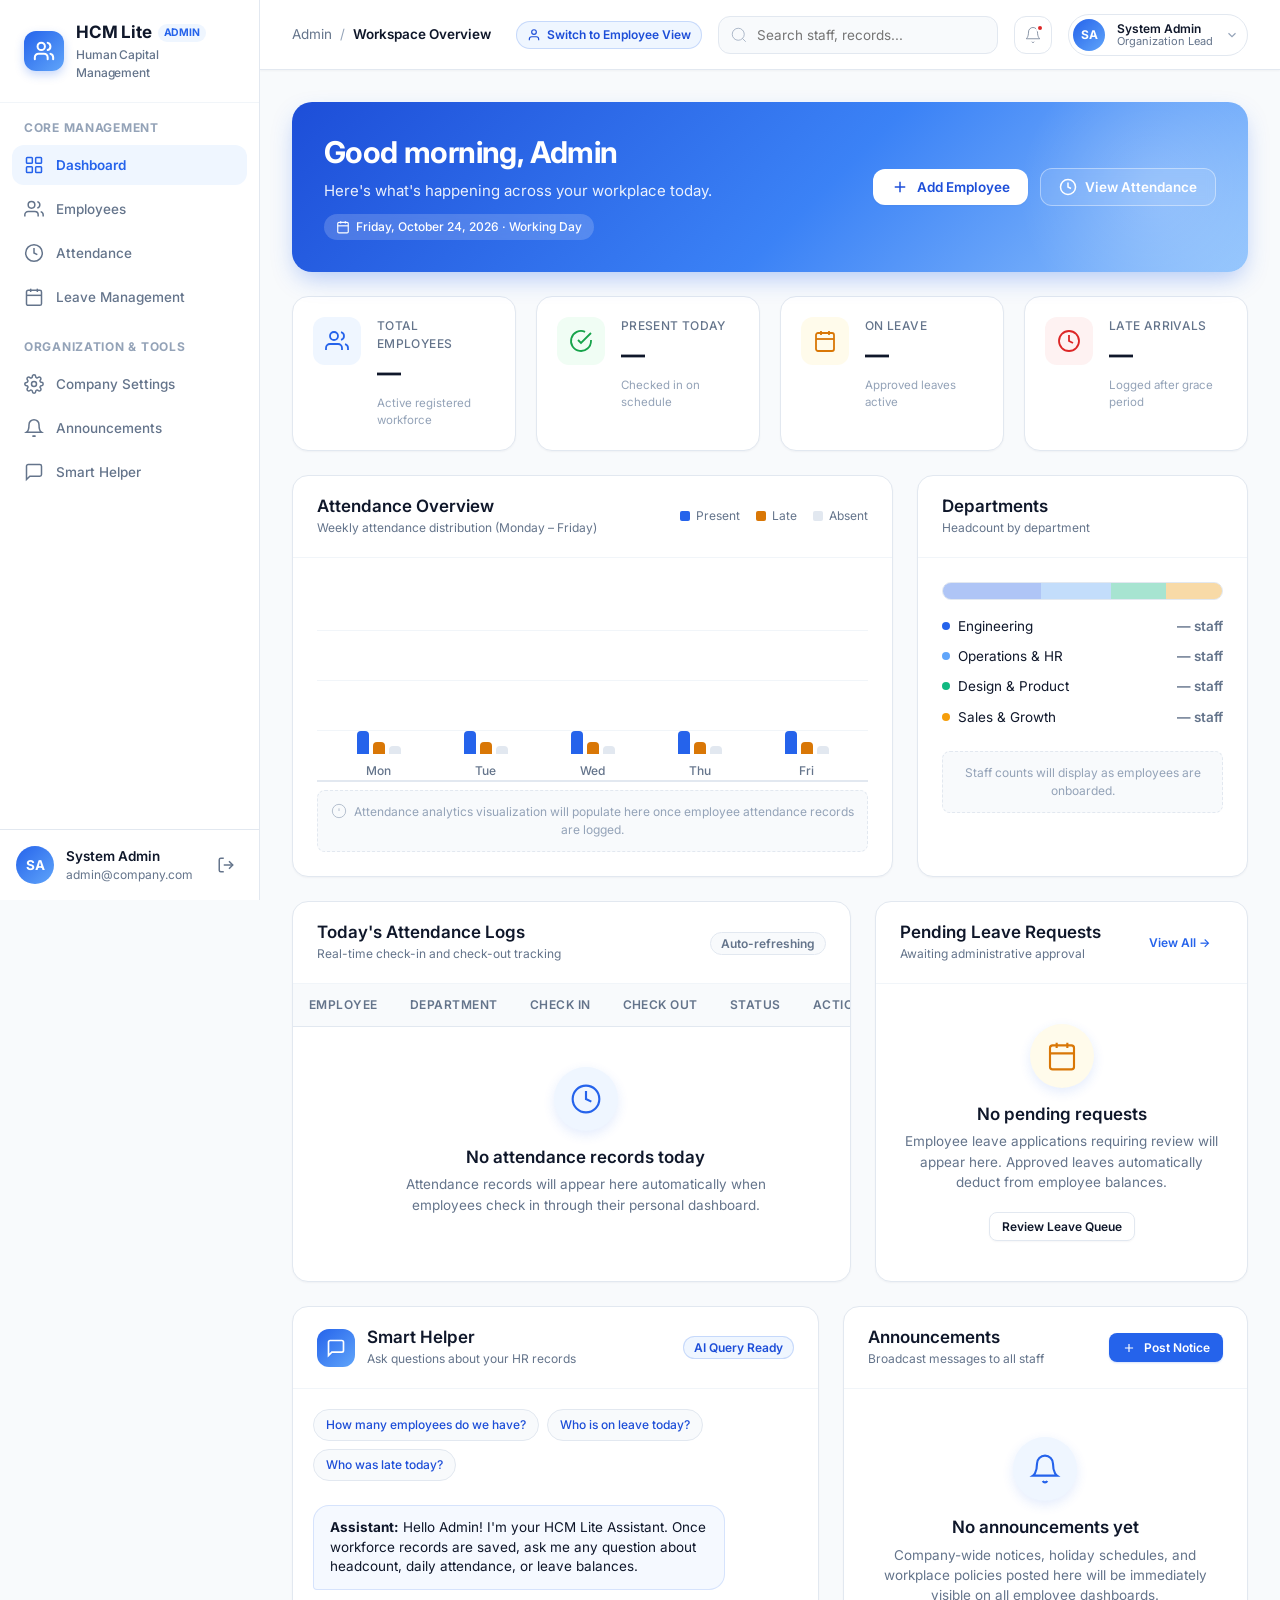
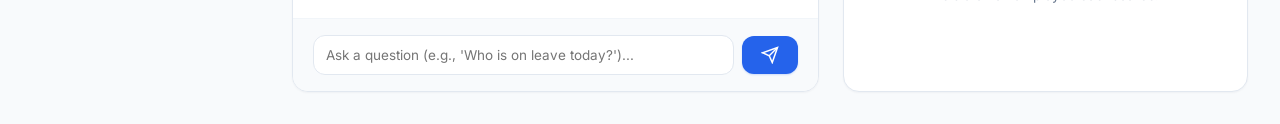
==== pages/admin.html @ 1a8e123f "ui completed with html,css and project in process" ====
<!DOCTYPE html>
<html lang="en">
<head>
  <meta charset="UTF-8">
  <meta name="viewport" content="width=device-width, initial-scale=1.0">
  <title>Admin Dashboard — HCM Lite</title>

  <!-- Google Fonts: Inter -->
  <link rel="preconnect" href="https://fonts.googleapis.com">
  <link rel="preconnect" href="https://fonts.gstatic.com" crossorigin>
  <link href="https://fonts.googleapis.com/css2?family=Inter:wght@400;500;600;700&display=swap" rel="stylesheet">

  <!-- Master Application Stylesheet -->
  <link rel="stylesheet" href="../css/style.css">
</head>
<body>

  <div class="app-shell">
    
    <!-- DESKTOP / MOBILE SIDEBAR -->
    <aside class="app-sidebar" id="sidebarNav" aria-label="Main Navigation">
      <!-- Brand Header -->
      <div class="sidebar-brand">
        <div class="brand-icon">
          <svg viewBox="0 0 24 24" fill="none" stroke="currentColor" stroke-width="2.2" stroke-linecap="round" stroke-linejoin="round" width="22" height="22">
            <path d="M16 21v-2a4 4 0 0 0-4-4H6a4 4 0 0 0-4 4v2"/>
            <circle cx="9" cy="7" r="4"/>
            <path d="M22 21v-2a4 4 0 0 0-3-3.87"/>
            <path d="M16 3.13a4 4 0 0 1 0 7.75"/>
          </svg>
        </div>
        <div class="brand-info">
          <div class="brand-title">
            HCM Lite
            <span class="brand-badge">Admin</span>
          </div>
          <span class="brand-subtitle">Human Capital Management</span>
        </div>
      </div>

      <!-- Navigation Links -->
      <div class="sidebar-nav-container">
        <div>
          <div class="nav-section-title">Core Management</div>
          <ul class="sidebar-nav">
            <li class="nav-item">
              <a href="admin.html" class="nav-link active" aria-current="page">
                <svg viewBox="0 0 24 24" fill="none" stroke="currentColor"><rect x="3" y="3" width="7" height="7" rx="1"/><rect x="14" y="3" width="7" height="7" rx="1"/><rect x="14" y="14" width="7" height="7" rx="1"/><rect x="3" y="14" width="7" height="7" rx="1"/></svg>
                <span>Dashboard</span>
              </a>
            </li>
            <li class="nav-item">
              <a href="employees.html" class="nav-link">
                <svg viewBox="0 0 24 24" fill="none" stroke="currentColor"><path d="M17 21v-2a4 4 0 0 0-4-4H5a4 4 0 0 0-4 4v2"/><circle cx="9" cy="7" r="4"/><path d="M23 21v-2a4 4 0 0 0-3-3.87"/><path d="M16 3.13a4 4 0 0 1 0 7.75"/></svg>
                <span>Employees</span>
              </a>
            </li>
            <li class="nav-item">
              <a href="#today-attendance" class="nav-link">
                <svg viewBox="0 0 24 24" fill="none" stroke="currentColor"><circle cx="12" cy="12" r="10"/><polyline points="12 6 12 12 16 14"/></svg>
                <span>Attendance</span>
              </a>
            </li>
            <li class="nav-item">
              <a href="leaves.html" class="nav-link">
                <svg viewBox="0 0 24 24" fill="none" stroke="currentColor"><rect x="3" y="4" width="18" height="18" rx="2" ry="2"/><line x1="16" y1="2" x2="16" y2="6"/><line x1="8" y1="2" x2="8" y2="6"/><line x1="3" y1="10" x2="21" y2="10"/><path d="M8 14h.01"/><path d="M12 14h.01"/><path d="M16 14h.01"/><path d="M8 18h.01"/><path d="M12 18h.01"/></svg>
                <span>Leave Management</span>
              </a>
            </li>
          </ul>
        </div>

        <div>
          <div class="nav-section-title">Organization & Tools</div>
          <ul class="sidebar-nav">
            <li class="nav-item">
              <a href="settings.html" class="nav-link">
                <svg viewBox="0 0 24 24" fill="none" stroke="currentColor"><circle cx="12" cy="12" r="3"/><path d="M19.4 15a1.65 1.65 0 0 0 .33 1.82l.06.06a2 2 0 0 1 0 2.83 2 2 0 0 1-2.83 0l-.06-.06a1.65 1.65 0 0 0-1.82-.33 1.65 1.65 0 0 0-1 1.51V21a2 2 0 0 1-2 2 2 2 0 0 1-2-2v-.09A1.65 1.65 0 0 0 9 19.4a1.65 1.65 0 0 0-1.82.33l-.06.06a2 2 0 0 1-2.83 0 2 2 0 0 1 0-2.83l.06-.06a1.65 1.65 0 0 0 .33-1.82 1.65 1.65 0 0 0-1.51-1H3a2 2 0 0 1-2-2 2 2 0 0 1 2-2h.09A1.65 1.65 0 0 0 4.6 9a1.65 1.65 0 0 0-.33-1.82l-.06-.06a2 2 0 0 1 0-2.83 2 2 0 0 1 2.83 0l.06.06a1.65 1.65 0 0 0 1.82.33H9a1.65 1.65 0 0 0 1-1.51V3a2 2 0 0 1 2-2 2 2 0 0 1 2 2v.09a1.65 1.65 0 0 0 1 1.51 1.65 1.65 0 0 0 1.82-.33l.06-.06a2 2 0 0 1 2.83 0 2 2 0 0 1 0 2.83l-.06.06a1.65 1.65 0 0 0-.33 1.82V9a1.65 1.65 0 0 0 1.51 1H21a2 2 0 0 1 2 2 2 2 0 0 1-2 2h-.09a1.65 1.65 0 0 0-1.51 1z"/></svg>
                <span>Company Settings</span>
              </a>
            </li>
            <li class="nav-item">
              <a href="#announcements" class="nav-link">
                <svg viewBox="0 0 24 24" fill="none" stroke="currentColor"><path d="M18 8A6 6 0 0 0 6 8c0 7-3 9-3 9h18s-3-2-3-9"/><path d="M13.73 21a2 2 0 0 1-3.46 0"/></svg>
                <span>Announcements</span>
              </a>
            </li>
            <li class="nav-item">
              <a href="#smart-helper" class="nav-link">
                <svg viewBox="0 0 24 24" fill="none" stroke="currentColor"><path d="M21 15a2 2 0 0 1-2 2H7l-4 4V5a2 2 0 0 1 2-2h14a2 2 0 0 1 2 2z"/></svg>
                <span>Smart Helper</span>
              </a>
            </li>
          </ul>
        </div>
      </div>

      <!-- User Profile & Session Footer -->
      <div class="sidebar-footer">
        <div class="user-snippet">
          <div class="user-avatar" title="System Administrator">SA</div>
          <div class="user-details">
            <span class="user-name">System Admin</span>
            <span class="user-role-label">admin@company.com</span>
          </div>
        </div>
        <a href="../index.html" class="logout-btn" title="Sign Out">
          <svg viewBox="0 0 24 24" fill="none" stroke="currentColor" stroke-width="2" width="18" height="18"><path d="M9 21H5a2 2 0 0 1-2-2V5a2 2 0 0 1 2-2h4"/><polyline points="16 17 21 12 16 7"/><line x1="21" y1="12" x2="9" y2="12"/></svg>
        </a>
      </div>
    </aside>

    <!-- MAIN WRAPPER -->
    <div class="main-wrapper">
      
      <!-- TOP NAVIGATION BAR -->
      <header class="app-topbar">
        <div class="topbar-left">
          <!-- Mobile Menu Drawer Link -->
          <a href="#sidebarNav" class="mobile-menu-toggle" aria-label="Toggle navigation menu">
            <svg viewBox="0 0 24 24" fill="none" stroke="currentColor" stroke-width="2" width="22" height="22"><line x1="3" y1="12" x2="21" y2="12"/><line x1="3" y1="6" x2="21" y2="6"/><line x1="3" y1="18" x2="21" y2="18"/></svg>
          </a>

          <nav class="topbar-breadcrumbs" aria-label="Breadcrumbs">
            <span>Admin</span>
            <span class="separator">/</span>
            <span class="current">Workspace Overview</span>
          </nav>
        </div>

        <div class="topbar-right">
          <!-- Quick Role Switcher for Hackathon Review -->
          <a href="employee.html" class="role-switcher-badge" title="View Portal from Employee perspective">
            <svg viewBox="0 0 24 24" fill="none" stroke="currentColor" stroke-width="2" width="14" height="14"><path d="M20 21v-2a4 4 0 0 0-4-4H8a4 4 0 0 0-4 4v2"/><circle cx="12" cy="7" r="4"/></svg>
            Switch to Employee View
          </a>

          <!-- Global Search -->
          <div class="topbar-search">
            <svg viewBox="0 0 24 24" fill="none" stroke="currentColor"><circle cx="11" cy="11" r="8"/><line x1="21" y1="21" x2="16.65" y2="16.65"/></svg>
            <input type="search" placeholder="Search staff, records..." class="search-input" aria-label="Search records">
          </div>

          <!-- Notification Bell -->
          <button type="button" class="icon-btn" aria-label="View notifications">
            <svg viewBox="0 0 24 24" fill="none" stroke="currentColor" width="18" height="18"><path d="M18 8A6 6 0 0 0 6 8c0 7-3 9-3 9h18s-3-2-3-9"/><path d="M13.73 21a2 2 0 0 1-3.46 0"/></svg>
            <span class="badge-dot" aria-hidden="true"></span>
          </button>

          <!-- Topbar Profile Pill (Visual component) -->
          <div class="topbar-profile" role="button" aria-haspopup="true">
            <div class="avatar">SA</div>
            <div class="profile-text">
              <span class="profile-name">System Admin</span>
              <span class="profile-role">Organization Lead</span>
            </div>
            <svg viewBox="0 0 24 24" fill="none" stroke="currentColor" stroke-width="2"><polyline points="6 9 12 15 18 9"/></svg>
          </div>
        </div>
      </header>

      <!-- PAGE CONTENT AREA -->
      <main class="page-content">
        
        <!-- WELCOME BANNER SECTION -->
        <section class="welcome-banner" aria-label="Welcome Overview">
          <div class="welcome-banner-content">
            <h2>Good morning, Admin</h2>
            <p>Here's what's happening across your workplace today.</p>
            <div class="welcome-date-badge" id="currentDateBadge">
              <svg viewBox="0 0 24 24" fill="none" stroke="currentColor" stroke-width="2"><rect x="3" y="4" width="18" height="18" rx="2" ry="2"/><line x1="16" y1="2" x2="16" y2="6"/><line x1="8" y1="2" x2="8" y2="6"/><line x1="3" y1="10" x2="21" y2="10"/></svg>
              <span>Friday, October 24, 2026 · Working Day</span>
            </div>
          </div>

          <div class="welcome-banner-actions">
            <a href="employees.html#addEmployeeModal" class="btn btn-secondary">
              <svg viewBox="0 0 24 24" fill="none" stroke="currentColor" stroke-width="2"><line x1="12" y1="5" x2="12" y2="19"/><line x1="5" y1="12" x2="19" y2="12"/></svg>
              Add Employee
            </a>
            <a href="#today-attendance" class="btn btn-outline-white">
              <svg viewBox="0 0 24 24" fill="none" stroke="currentColor" stroke-width="2"><circle cx="12" cy="12" r="10"/><polyline points="12 6 12 12 16 14"/></svg>
              View Attendance
            </a>
          </div>
        </section>

        <!-- KPI SUMMARY CARDS (4-GRID) -->
        <section class="kpi-grid" aria-label="Key Performance Indicators">
          <!-- Card 1: Total Employees -->
          <article class="kpi-card">
            <div class="kpi-icon-wrap kpi-icon-blue">
              <svg viewBox="0 0 24 24" fill="none" stroke="currentColor"><path d="M17 21v-2a4 4 0 0 0-4-4H5a4 4 0 0 0-4 4v2"/><circle cx="9" cy="7" r="4"/><path d="M23 21v-2a4 4 0 0 0-3-3.87"/><path d="M16 3.13a4 4 0 0 1 0 7.75"/></svg>
            </div>
            <div class="kpi-details">
              <span class="kpi-label">Total Employees</span>
              <div class="kpi-value" id="kpiTotalEmployees">—</div>
              <span class="kpi-subtext">Active registered workforce</span>
            </div>
          </article>

          <!-- Card 2: Present Today -->
          <article class="kpi-card">
            <div class="kpi-icon-wrap kpi-icon-green">
              <svg viewBox="0 0 24 24" fill="none" stroke="currentColor"><path d="M22 11.08V12a10 10 0 1 1-5.93-9.14"/><polyline points="22 4 12 14.01 9 11.01"/></svg>
            </div>
            <div class="kpi-details">
              <span class="kpi-label">Present Today</span>
              <div class="kpi-value" id="kpiPresentToday">—</div>
              <span class="kpi-subtext">Checked in on schedule</span>
            </div>
          </article>

          <!-- Card 3: On Leave -->
          <article class="kpi-card">
            <div class="kpi-icon-wrap kpi-icon-amber">
              <svg viewBox="0 0 24 24" fill="none" stroke="currentColor"><rect x="3" y="4" width="18" height="18" rx="2" ry="2"/><line x1="16" y1="2" x2="16" y2="6"/><line x1="8" y1="2" x2="8" y2="6"/><line x1="3" y1="10" x2="21" y2="10"/></svg>
            </div>
            <div class="kpi-details">
              <span class="kpi-label">On Leave</span>
              <div class="kpi-value" id="kpiOnLeave">—</div>
              <span class="kpi-subtext">Approved leaves active</span>
            </div>
          </article>

          <!-- Card 4: Late Arrivals -->
          <article class="kpi-card">
            <div class="kpi-icon-wrap kpi-icon-red">
              <svg viewBox="0 0 24 24" fill="none" stroke="currentColor"><circle cx="12" cy="12" r="10"/><polyline points="12 6 12 12 16 14"/></svg>
            </div>
            <div class="kpi-details">
              <span class="kpi-label">Late Arrivals</span>
              <div class="kpi-value" id="kpiLateArrivals">—</div>
              <span class="kpi-subtext">Logged after grace period</span>
            </div>
          </article>
        </section>

        <!-- TWO-COLUMN ANALYTICS & DISTRIBUTION OVERVIEW -->
        <div style="display: grid; grid-template-columns: 2fr 1.1fr; gap: var(--space-6);">
          
          <!-- ATTENDANCE OVERVIEW VISUALIZATION (CSS-BASED PLACEHOLDER) -->
          <section class="card" aria-label="Attendance Overview">
            <div class="card-header">
              <div class="card-title-group">
                <h3 class="card-title">Attendance Overview</h3>
                <p class="card-subtitle">Weekly attendance distribution (Monday – Friday)</p>
              </div>
              <div class="chart-legend">
                <div class="legend-item"><span class="legend-color legend-present"></span> Present</div>
                <div class="legend-item"><span class="legend-color legend-late"></span> Late</div>
                <div class="legend-item"><span class="legend-color legend-absent"></span> Absent</div>
              </div>
            </div>
            <div class="card-body">
              <div class="bar-chart-preview" aria-hidden="true">
                <div class="chart-bar-group">
                  <div class="bar-cluster">
                    <div class="bar-pillar present"></div>
                    <div class="bar-pillar late"></div>
                    <div class="bar-pillar absent"></div>
                  </div>
                  <span class="bar-label">Mon</span>
                </div>
                <div class="chart-bar-group">
                  <div class="bar-cluster">
                    <div class="bar-pillar present"></div>
                    <div class="bar-pillar late"></div>
                    <div class="bar-pillar absent"></div>
                  </div>
                  <span class="bar-label">Tue</span>
                </div>
                <div class="chart-bar-group">
                  <div class="bar-cluster">
                    <div class="bar-pillar present"></div>
                    <div class="bar-pillar late"></div>
                    <div class="bar-pillar absent"></div>
                  </div>
                  <span class="bar-label">Wed</span>
                </div>
                <div class="chart-bar-group">
                  <div class="bar-cluster">
                    <div class="bar-pillar present"></div>
                    <div class="bar-pillar late"></div>
                    <div class="bar-pillar absent"></div>
                  </div>
                  <span class="bar-label">Thu</span>
                </div>
                <div class="chart-bar-group">
                  <div class="bar-cluster">
                    <div class="bar-pillar present"></div>
                    <div class="bar-pillar late"></div>
                    <div class="bar-pillar absent"></div>
                  </div>
                  <span class="bar-label">Fri</span>
                </div>
              </div>
              <div class="chart-empty-banner">
                <svg viewBox="0 0 24 24" fill="none" stroke="currentColor" width="16" height="16" style="display: inline-block; vertical-align: text-bottom; margin-right: 4px;"><circle cx="12" cy="12" r="10"/><line x1="12" y1="8" x2="12" y2="12"/><line x1="12" y1="16" x2="12.01" y2="16"/></svg>
                Attendance analytics visualization will populate here once employee attendance records are logged.
              </div>
            </div>
          </section>

          <!-- DEPARTMENT DISTRIBUTION OVERVIEW (CSS-BASED PLACEHOLDER) -->
          <section class="card" aria-label="Department Overview">
            <div class="card-header">
              <div class="card-title-group">
                <h3 class="card-title">Departments</h3>
                <p class="card-subtitle">Headcount by department</p>
              </div>
            </div>
            <div class="card-body">
              <div class="dept-distribution-box">
                <div class="dept-bar-stack" aria-hidden="true">
                  <div class="dept-segment" style="width: 35%; background-color: #2563EB;"></div>
                  <div class="dept-segment" style="width: 25%; background-color: #60A5FA;"></div>
                  <div class="dept-segment" style="width: 20%; background-color: #10B981;"></div>
                  <div class="dept-segment" style="width: 20%; background-color: #F59E0B;"></div>
                </div>

                <div class="dept-legend-list">
                  <div class="dept-legend-row">
                    <span class="dept-legend-name">
                      <span style="width: 8px; height: 8px; border-radius: 50%; background-color: #2563EB;"></span>
                      Engineering
                    </span>
                    <span class="dept-legend-count">— staff</span>
                  </div>
                  <div class="dept-legend-row">
                    <span class="dept-legend-name">
                      <span style="width: 8px; height: 8px; border-radius: 50%; background-color: #60A5FA;"></span>
                      Operations & HR
                    </span>
                    <span class="dept-legend-count">— staff</span>
                  </div>
                  <div class="dept-legend-row">
                    <span class="dept-legend-name">
                      <span style="width: 8px; height: 8px; border-radius: 50%; background-color: #10B981;"></span>
                      Design & Product
                    </span>
                    <span class="dept-legend-count">— staff</span>
                  </div>
                  <div class="dept-legend-row">
                    <span class="dept-legend-name">
                      <span style="width: 8px; height: 8px; border-radius: 50%; background-color: #F59E0B;"></span>
                      Sales & Growth
                    </span>
                    <span class="dept-legend-count">— staff</span>
                  </div>
                </div>

                <div class="chart-empty-banner">
                  Staff counts will display as employees are onboarded.
                </div>
              </div>
            </div>
          </section>

        </div>

        <!-- TWO-COLUMN WORKFLOW SECTION: TODAY'S ATTENDANCE & PENDING LEAVES -->
        <div style="display: grid; grid-template-columns: 1.8fr 1.2fr; gap: var(--space-6);" id="today-attendance">
          
          <!-- TODAY'S ATTENDANCE LOG TABLE -->
          <section class="card" aria-label="Today's Attendance">
            <div class="card-header">
              <div class="card-title-group">
                <h3 class="card-title">Today's Attendance Logs</h3>
                <p class="card-subtitle">Real-time check-in and check-out tracking</p>
              </div>
              <div class="card-actions">
                <span class="badge badge-neutral">Auto-refreshing</span>
              </div>
            </div>
            
            <div class="table-responsive">
              <table class="data-table" id="attendanceTable">
                <thead>
                  <tr>
                    <th>Employee</th>
                    <th>Department</th>
                    <th>Check In</th>
                    <th>Check Out</th>
                    <th>Status</th>
                    <th style="text-align: right;">Action</th>
                  </tr>
                </thead>
                <tbody id="attendanceTableBody">
                  <!-- Empty state row rendered cleanly for Phase 1 -->
                  <tr>
                    <td colspan="6" style="padding: 0;">
                      <div class="empty-state" id="attendanceEmptyState">
                        <div class="empty-state-icon">
                          <svg viewBox="0 0 24 24" fill="none" stroke="currentColor"><circle cx="12" cy="12" r="10"/><polyline points="12 6 12 12 16 14"/></svg>
                        </div>
                        <h4 class="empty-state-title">No attendance records today</h4>
                        <p class="empty-state-desc">
                          Attendance records will appear here automatically when employees check in through their personal dashboard.
                        </p>
                      </div>
                    </td>
                  </tr>
                </tbody>
              </table>
            </div>
          </section>

          <!-- PENDING LEAVE REQUESTS CARD -->
          <section class="card" id="pendingLeavesCard" aria-label="Pending Leave Requests">
            <div class="card-header">
              <div class="card-title-group">
                <h3 class="card-title">Pending Leave Requests</h3>
                <p class="card-subtitle">Awaiting administrative approval</p>
              </div>
              <div class="card-actions">
                <a href="leaves.html" class="btn btn-sm btn-ghost" style="color: var(--color-primary);">View All →</a>
              </div>
            </div>

            <div class="card-body" style="padding: 0;">
              <div class="empty-state" id="pendingLeavesEmptyState">
                <div class="empty-state-icon" style="background-color: var(--color-warning-bg); color: var(--color-warning);">
                  <svg viewBox="0 0 24 24" fill="none" stroke="currentColor"><rect x="3" y="4" width="18" height="18" rx="2" ry="2"/><line x1="16" y1="2" x2="16" y2="6"/><line x1="8" y1="2" x2="8" y2="6"/><line x1="3" y1="10" x2="21" y2="10"/></svg>
                </div>
                <h4 class="empty-state-title">No pending requests</h4>
                <p class="empty-state-desc">
                  Employee leave applications requiring review will appear here. Approved leaves automatically deduct from employee balances.
                </p>
                <div class="empty-state-action">
                  <a href="leaves.html" class="btn btn-sm btn-secondary">Review Leave Queue</a>
                </div>
              </div>
            </div>
          </section>

        </div>

        <!-- TWO-COLUMN BOTTOM SECTION: SMART HELPER & ANNOUNCEMENTS -->
        <div style="display: grid; grid-template-columns: 1.3fr 1fr; gap: var(--space-6);">
          
          <!-- SMART HELPER ASSISTANT CARD -->
          <section class="card smart-helper-card" id="smart-helper" aria-label="Smart Helper Assistant">
            <div class="smart-helper-header">
              <div class="smart-helper-brand">
                <div class="smart-helper-icon">
                  <svg viewBox="0 0 24 24" fill="none" stroke="currentColor" stroke-width="2" width="20" height="20"><path d="M21 15a2 2 0 0 1-2 2H7l-4 4V5a2 2 0 0 1 2-2h14a2 2 0 0 1 2 2z"/></svg>
                </div>
                <div>
                  <h3 class="card-title">Smart Helper</h3>
                  <p class="card-subtitle">Ask questions about your HR records</p>
                </div>
              </div>
              <span class="badge badge-primary">AI Query Ready</span>
            </div>

            <div class="smart-helper-body">
              <div class="helper-suggestion-chips">
                <button type="button" class="chip">How many employees do we have?</button>
                <button type="button" class="chip">Who is on leave today?</button>
                <button type="button" class="chip">Who was late today?</button>
              </div>

              <div class="chat-conversation" id="adminChatContainer">
                <div class="chat-bubble-agent">
                  <strong>Assistant:</strong> Hello Admin! I'm your HCM Lite Assistant. Once workforce records are saved, ask me any question about headcount, daily attendance, or leave balances.
                </div>
              </div>
            </div>

            <form class="chat-input-bar" id="helperForm" action="#" method="post">
              <input 
                type="text" 
                id="helperInput" 
                class="chat-input" 
                placeholder="Ask a question (e.g., 'Who is on leave today?')..." 
                aria-label="Ask HR question"
              >
              <button type="button" id="sendHelperBtn" class="btn btn-primary" aria-label="Send query">
                <svg viewBox="0 0 24 24" fill="none" stroke="currentColor" stroke-width="2"><line x1="22" y1="2" x2="11" y2="13"/><polygon points="22 2 15 22 11 13 2 9 22 2"/></svg>
              </button>
            </form>
          </section>

          <!-- COMPANY ANNOUNCEMENTS CARD -->
          <section class="card" id="announcements" aria-label="Company Announcements">
            <div class="card-header">
              <div class="card-title-group">
                <h3 class="card-title">Announcements</h3>
                <p class="card-subtitle">Broadcast messages to all staff</p>
              </div>
              <button type="button" class="btn btn-sm btn-primary" id="postAnnouncementBtn">
                <svg viewBox="0 0 24 24" fill="none" stroke="currentColor" stroke-width="2"><line x1="12" y1="5" x2="12" y2="19"/><line x1="5" y1="12" x2="19" y2="12"/></svg>
                Post Notice
              </button>
            </div>

            <div class="card-body">
              <div class="empty-state" id="announcementsEmptyState" style="padding: var(--space-6) 0;">
                <div class="empty-state-icon">
                  <svg viewBox="0 0 24 24" fill="none" stroke="currentColor"><path d="M18 8A6 6 0 0 0 6 8c0 7-3 9-3 9h18s-3-2-3-9"/><path d="M13.73 21a2 2 0 0 1-3.46 0"/></svg>
                </div>
                <h4 class="empty-state-title">No announcements yet</h4>
                <p class="empty-state-desc">
                  Company-wide notices, holiday schedules, and workplace policies posted here will be immediately visible on all employee dashboards.
                </p>
              </div>
            </div>
          </section>

        </div>

      </main>
    </div>

  </div>

</body>
</html>
---- css/style.css ----
/* ==========================================================================
   HCM LITE — HUMAN CAPITAL MANAGEMENT LITE
   Master Design System & Stylesheet (HTML5 & CSS3 Pure)
   ========================================================================== */

/* --------------------------------------------------------------------------
   1. CSS CUSTOM PROPERTIES (DESIGN SYSTEM TOKENS)
   -------------------------------------------------------------------------- */
:root {
  /* Brand Primary Colors */
  --color-primary: #2563eb;
  --color-primary-dark: #1d4ed8;
  --color-primary-soft: #60a5fa;
  --color-primary-light: #eff6ff;
  --color-primary-subtle: #f5f9ff;
  --color-white: #ffffff;

  /* Neutrals & Typography */
  --color-text-main: #0f172a;
  --color-text-secondary: #64748b;
  --color-text-muted: #94a3b8;
  --color-border: #e2e8f0;
  --color-border-subtle: #f1f5f9;
  --color-surface: #ffffff;
  --color-surface-subtle: #f8fafc;
  --color-surface-hover: #f1f5f9;

  /* Status Colors */
  --color-success: #16a34a;
  --color-success-bg: #f0fdf4;
  --color-success-border: #bbf7d0;

  --color-warning: #d97706;
  --color-warning-bg: #fffbeb;
  --color-warning-border: #fde68a;

  --color-error: #dc2626;
  --color-error-bg: #fef2f2;
  --color-error-border: #fecaca;

  --color-info: #0284c7;
  --color-info-bg: #f0f9ff;
  --color-info-border: #bae6fd;

  /* Gradients */
  --grad-primary: linear-gradient(135deg, #2563eb 0%, #60a5fa 100%);
  --grad-surface: linear-gradient(135deg, #eff6ff 0%, #ffffff 100%);
  --grad-hero: linear-gradient(135deg, #1d4ed8 0%, #3b82f6 55%, #93c5fd 100%);
  --grad-card-accent: linear-gradient(
    135deg,
    rgba(37, 99, 235, 0.08) 0%,
    rgba(96, 165, 250, 0.02) 100%
  );

  /* Typography */
  --font-family:
    "Inter", -apple-system, BlinkMacSystemFont, "Segoe UI", Roboto, Helvetica,
    Arial, sans-serif;
  --font-size-xs: 0.75rem; /* 12px */
  --font-size-sm: 0.84375rem; /* 13.5px */
  --font-size-base: 0.9375rem; /* 15px */
  --font-size-md: 1.0625rem; /* 17px */
  --font-size-lg: 1.25rem; /* 20px */
  --font-size-xl: 1.5rem; /* 24px */
  --font-size-2xl: 1.875rem; /* 30px */
  --font-size-3xl: 2.25rem; /* 36px */

  --font-weight-regular: 400;
  --font-weight-medium: 500;
  --font-weight-semibold: 600;
  --font-weight-bold: 700;

  /* Elevation Shadows */
  --shadow-xs: 0 1px 2px 0 rgba(15, 23, 42, 0.04);
  --shadow-sm:
    0 1px 3px 0 rgba(15, 23, 42, 0.07), 0 1px 2px -1px rgba(15, 23, 42, 0.06);
  --shadow-md:
    0 4px 6px -1px rgba(15, 23, 42, 0.07), 0 2px 4px -2px rgba(15, 23, 42, 0.05);
  --shadow-lg:
    0 10px 15px -3px rgba(15, 23, 42, 0.08),
    0 4px 6px -4px rgba(15, 23, 42, 0.03);
  --shadow-xl:
    0 20px 25px -5px rgba(15, 23, 42, 0.1),
    0 8px 10px -6px rgba(15, 23, 42, 0.04);

  /* Border Radii */
  --radius-xs: 4px;
  --radius-sm: 8px;
  --radius-md: 12px;
  --radius-lg: 16px;
  --radius-xl: 20px;
  --radius-full: 9999px;

  /* Spacing Grid (8px based) */
  --space-1: 0.25rem; /* 4px */
  --space-2: 0.5rem; /* 8px */
  --space-3: 0.75rem; /* 12px */
  --space-4: 1rem; /* 16px */
  --space-5: 1.25rem; /* 20px */
  --space-6: 1.5rem; /* 24px */
  --space-8: 2rem; /* 32px */
  --space-10: 2.5rem; /* 40px */
  --space-12: 3rem; /* 48px */

  /* Layout dimensions */
  --sidebar-width: 260px;
  --topbar-height: 70px;

  /* Transitions */
  --transition-fast: 150ms ease-in-out;
  --transition-normal: 250ms ease-in-out;
}

/* --------------------------------------------------------------------------
   2. GLOBAL RESET & BASE STYLES
   -------------------------------------------------------------------------- */
*,
*::before,
*::after {
  box-sizing: border-box;
  margin: 0;
  padding: 0;
}

html {
  font-family: var(--font-family);
  font-size: 16px;
  color: var(--color-text-main);
  background-color: var(--color-surface-subtle);
  line-height: 1.5;
  -webkit-font-smoothing: antialiased;
  -moz-osx-font-smoothing: grayscale;
  scroll-behavior: smooth;
}

body {
  min-height: 100vh;
  display: flex;
  flex-direction: column;
  overflow-x: hidden;
  color: var(--color-text-main);
  background-color: var(--color-surface-subtle);
}

img,
svg {
  display: block;
  max-width: 100%;
}

a {
  color: var(--color-primary);
  text-decoration: none;
  transition: color var(--transition-fast);
}

a:hover {
  color: var(--color-primary-dark);
}

h1,
h2,
h3,
h4,
h5,
h6 {
  color: var(--color-text-main);
  font-weight: var(--font-weight-semibold);
  line-height: 1.25;
}

p {
  color: var(--color-text-secondary);
  font-size: var(--font-size-base);
}

input,
button,
select,
textarea {
  font-family: inherit;
  font-size: inherit;
  line-height: inherit;
}

button {
  cursor: pointer;
  border: none;
  background: none;
}

/* --------------------------------------------------------------------------
   3. APP SHELL LAYOUT (DESKTOP SIDEBAR + TOPBAR + MAIN)
   -------------------------------------------------------------------------- */
.app-shell {
  display: flex;
  min-height: 100vh;
  width: 100%;
}

/* Left Sidebar */
.app-sidebar {
  width: var(--sidebar-width);
  background-color: var(--color-white);
  border-right: 1px solid var(--color-border);
  display: flex;
  flex-direction: column;
  position: fixed;
  top: 0;
  bottom: 0;
  left: 0;
  z-index: 100;
  transition: transform var(--transition-normal);
}

.sidebar-brand {
  padding: var(--space-5) var(--space-6);
  border-bottom: 1px solid var(--color-border-subtle);
  display: flex;
  align-items: center;
  gap: var(--space-3);
}

.brand-icon {
  width: 40px;
  height: 40px;
  border-radius: var(--radius-md);
  background: var(--grad-primary);
  display: flex;
  align-items: center;
  justify-content: center;
  color: var(--color-white);
  box-shadow: 0 4px 10px rgba(37, 99, 235, 0.25);
  flex-shrink: 0;
}

.brand-info {
  display: flex;
  flex-direction: column;
}

.brand-title {
  font-size: var(--font-size-md);
  font-weight: var(--font-weight-bold);
  color: var(--color-text-main);
  display: flex;
  align-items: center;
  gap: 6px;
  letter-spacing: -0.01em;
}

.brand-badge {
  font-size: 0.65rem;
  padding: 1px 6px;
  border-radius: var(--radius-full);
  background-color: var(--color-primary-light);
  color: var(--color-primary);
  font-weight: var(--font-weight-bold);
  text-transform: uppercase;
}

.brand-subtitle {
  font-size: var(--font-size-xs);
  color: var(--color-text-secondary);
  font-weight: var(--font-weight-medium);
  letter-spacing: -0.01em;
}

.sidebar-nav-container {
  flex: 1;
  padding: var(--space-4) var(--space-3);
  overflow-y: auto;
  display: flex;
  flex-direction: column;
  gap: var(--space-5);
}

.nav-section-title {
  font-size: var(--font-size-xs);
  text-transform: uppercase;
  letter-spacing: 0.06em;
  color: var(--color-text-muted);
  font-weight: var(--font-weight-bold);
  padding: 0 var(--space-3);
  margin-bottom: var(--space-2);
}

.sidebar-nav {
  list-style: none;
  display: flex;
  flex-direction: column;
  gap: 4px;
}

.nav-item {
  position: relative;
}

.nav-link {
  display: flex;
  align-items: center;
  gap: var(--space-3);
  padding: 10px var(--space-3);
  border-radius: var(--radius-md);
  color: var(--color-text-secondary);
  font-size: var(--font-size-sm);
  font-weight: var(--font-weight-medium);
  transition: all var(--transition-fast);
}

.nav-link svg {
  width: 20px;
  height: 20px;
  stroke-width: 1.8;
  color: var(--color-text-secondary);
  transition: color var(--transition-fast);
  flex-shrink: 0;
}

.nav-link:hover {
  background-color: var(--color-surface-subtle);
  color: var(--color-text-main);
}

.nav-link:hover svg {
  color: var(--color-primary);
}

.nav-link.active {
  background-color: var(--color-primary-light);
  color: var(--color-primary);
  font-weight: var(--font-weight-semibold);
}

.nav-link.active svg {
  color: var(--color-primary);
}

/* Sidebar User Footer */
.sidebar-footer {
  padding: var(--space-4) var(--space-4);
  border-top: 1px solid var(--color-border);
  background-color: var(--color-white);
  display: flex;
  align-items: center;
  justify-content: space-between;
  gap: var(--space-2);
}

.user-snippet {
  display: flex;
  align-items: center;
  gap: var(--space-3);
  text-decoration: none;
  overflow: hidden;
}

.user-avatar {
  width: 38px;
  height: 38px;
  border-radius: var(--radius-full);
  background: var(--grad-primary);
  color: var(--color-white);
  display: flex;
  align-items: center;
  justify-content: center;
  font-weight: var(--font-weight-bold);
  font-size: var(--font-size-sm);
  flex-shrink: 0;
}

.user-details {
  display: flex;
  flex-direction: column;
  overflow: hidden;
}

.user-name {
  font-size: var(--font-size-sm);
  font-weight: var(--font-weight-semibold);
  color: var(--color-text-main);
  white-space: nowrap;
  text-overflow: ellipsis;
  overflow: hidden;
}

.user-role-label {
  font-size: var(--font-size-xs);
  color: var(--color-text-secondary);
  white-space: nowrap;
  text-overflow: ellipsis;
  overflow: hidden;
}

.logout-btn {
  color: var(--color-text-secondary);
  padding: 8px;
  border-radius: var(--radius-sm);
  display: flex;
  align-items: center;
  justify-content: center;
  transition: all var(--transition-fast);
}

.logout-btn:hover {
  background-color: var(--color-error-bg);
  color: var(--color-error);
}

/* Main Area Container */
.main-wrapper {
  margin-left: var(--sidebar-width);
  flex: 1;
  display: flex;
  flex-direction: column;
  min-height: 100vh;
  background-color: var(--color-surface-subtle);
}

/* Topbar */
.app-topbar {
  height: var(--topbar-height);
  background-color: var(--color-white);
  border-bottom: 1px solid var(--color-border);
  position: sticky;
  top: 0;
  z-index: 90;
  display: flex;
  align-items: center;
  justify-content: space-between;
  padding: 0 var(--space-8);
  box-shadow: var(--shadow-xs);
}

.topbar-left {
  display: flex;
  align-items: center;
  gap: var(--space-4);
}

.mobile-menu-toggle {
  display: none;
  padding: var(--space-2);
  border-radius: var(--radius-sm);
  color: var(--color-text-main);
  cursor: pointer;
}

.topbar-breadcrumbs {
  display: flex;
  align-items: center;
  gap: var(--space-2);
  font-size: var(--font-size-sm);
  color: var(--color-text-secondary);
}

.topbar-breadcrumbs a {
  color: var(--color-text-secondary);
}

.topbar-breadcrumbs a:hover {
  color: var(--color-primary);
}

.topbar-breadcrumbs .separator {
  color: var(--color-text-muted);
}

.topbar-breadcrumbs .current {
  font-weight: var(--font-weight-semibold);
  color: var(--color-text-main);
}

.topbar-search {
  position: relative;
  width: 280px;
}

.topbar-search svg {
  position: absolute;
  left: 12px;
  top: 50%;
  transform: translateY(-50%);
  width: 18px;
  height: 18px;
  color: var(--color-text-muted);
  pointer-events: none;
}

.search-input {
  width: 100%;
  height: 38px;
  padding: 0 12px 0 38px;
  border-radius: var(--radius-md);
  border: 1px solid var(--color-border);
  background-color: var(--color-surface-subtle);
  font-size: var(--font-size-sm);
  color: var(--color-text-main);
  transition: all var(--transition-fast);
}

.search-input:focus {
  outline: none;
  background-color: var(--color-white);
  border-color: var(--color-primary);
  box-shadow: 0 0 0 3px rgba(37, 99, 235, 0.15);
}

.topbar-right {
  display: flex;
  align-items: center;
  gap: var(--space-4);
}

.role-switcher-badge {
  display: inline-flex;
  align-items: center;
  gap: 6px;
  font-size: var(--font-size-xs);
  padding: 4px 10px;
  border-radius: var(--radius-full);
  background-color: var(--color-primary-light);
  color: var(--color-primary-dark);
  font-weight: var(--font-weight-semibold);
  border: 1px solid rgba(37, 99, 235, 0.2);
}

.icon-btn {
  width: 38px;
  height: 38px;
  border-radius: var(--radius-md);
  display: flex;
  align-items: center;
  justify-content: center;
  color: var(--color-text-secondary);
  border: 1px solid var(--color-border);
  background-color: var(--color-white);
  position: relative;
  transition: all var(--transition-fast);
}

.icon-btn:hover {
  background-color: var(--color-surface-subtle);
  color: var(--color-primary);
  border-color: var(--color-primary-soft);
}

.badge-dot {
  position: absolute;
  top: 7px;
  right: 7px;
  width: 8px;
  height: 8px;
  border-radius: var(--radius-full);
  background-color: var(--color-error);
  border: 2px solid var(--color-white);
}

.topbar-profile {
  display: flex;
  align-items: center;
  gap: var(--space-3);
  padding: 4px 8px 4px 4px;
  border-radius: var(--radius-full);
  border: 1px solid var(--color-border);
  background-color: var(--color-white);
  cursor: pointer;
  transition: all var(--transition-fast);
}

.topbar-profile:hover {
  border-color: var(--color-primary-soft);
  box-shadow: var(--shadow-xs);
}

.topbar-profile .avatar {
  width: 32px;
  height: 32px;
  border-radius: var(--radius-full);
  background: var(--grad-primary);
  color: var(--color-white);
  display: flex;
  align-items: center;
  justify-content: center;
  font-size: var(--font-size-xs);
  font-weight: var(--font-weight-bold);
}

.topbar-profile .profile-text {
  display: flex;
  flex-direction: column;
  line-height: 1.1;
  text-align: left;
}

.topbar-profile .profile-name {
  font-size: var(--font-size-xs);
  font-weight: var(--font-weight-semibold);
  color: var(--color-text-main);
}

.topbar-profile .profile-role {
  font-size: 0.6875rem;
  color: var(--color-text-secondary);
}

.topbar-profile svg {
  width: 14px;
  height: 14px;
  color: var(--color-text-muted);
}

/* Page Content Main Container */
.page-content {
  flex: 1;
  padding: var(--space-8);
  max-width: 1400px;
  width: 100%;
  margin: 0 auto;
  display: flex;
  flex-direction: column;
  gap: var(--space-6);
}

/* Page Header Block */
.page-header {
  display: flex;
  align-items: flex-start;
  justify-content: space-between;
  flex-wrap: wrap;
  gap: var(--space-4);
}

.page-title-group h1 {
  font-size: var(--font-size-2xl);
  font-weight: var(--font-weight-bold);
  letter-spacing: -0.02em;
  color: var(--color-text-main);
}

.page-title-group p {
  font-size: var(--font-size-sm);
  color: var(--color-text-secondary);
  margin-top: 4px;
}

.page-actions {
  display: flex;
  align-items: center;
  gap: var(--space-3);
  flex-wrap: wrap;
}

/* --------------------------------------------------------------------------
   4. BUTTONS & ACTIONS
   -------------------------------------------------------------------------- */
.btn {
  display: inline-flex;
  align-items: center;
  justify-content: center;
  gap: var(--space-2);
  padding: 9px 18px;
  font-size: var(--font-size-sm);
  font-weight: var(--font-weight-semibold);
  border-radius: var(--radius-md);
  border: 1px solid transparent;
  transition: all var(--transition-fast);
  white-space: nowrap;
  line-height: 1.25;
  text-align: center;
  cursor: pointer;
}

.btn svg {
  width: 18px;
  height: 18px;
  flex-shrink: 0;
}

.btn-primary {
  background-color: var(--color-primary);
  color: var(--color-white);
  box-shadow: 0 1px 2px rgba(37, 99, 235, 0.2);
}

.btn-primary:hover {
  background-color: var(--color-primary-dark);
  color: var(--color-white);
  box-shadow: 0 4px 10px rgba(37, 99, 235, 0.3);
}

.btn-secondary {
  background-color: var(--color-white);
  border-color: var(--color-border);
  color: var(--color-text-main);
  box-shadow: var(--shadow-xs);
}

.btn-secondary:hover {
  background-color: var(--color-surface-subtle);
  border-color: var(--color-text-muted);
  color: var(--color-text-main);
}

.btn-outline {
  background-color: transparent;
  border-color: var(--color-primary);
  color: var(--color-primary);
}

.btn-outline:hover {
  background-color: var(--color-primary-light);
  color: var(--color-primary-dark);
}

.btn-success {
  background-color: var(--color-success);
  color: var(--color-white);
}

.btn-success:hover {
  background-color: #15803d;
  color: var(--color-white);
  box-shadow: 0 4px 10px rgba(22, 163, 74, 0.25);
}

.btn-danger {
  background-color: var(--color-error);
  color: var(--color-white);
}

.btn-danger:hover {
  background-color: #b91c1c;
  color: var(--color-white);
  box-shadow: 0 4px 10px rgba(220, 38, 38, 0.25);
}

.btn-ghost {
  background-color: transparent;
  color: var(--color-text-secondary);
}

.btn-ghost:hover {
  background-color: var(--color-surface-subtle);
  color: var(--color-text-main);
}

.btn-sm {
  padding: 6px 12px;
  font-size: var(--font-size-xs);
  border-radius: var(--radius-sm);
}

.btn-sm svg {
  width: 14px;
  height: 14px;
}

.btn-lg {
  padding: 12px 24px;
  font-size: var(--font-size-base);
  border-radius: var(--radius-lg);
}

.btn-block {
  width: 100%;
}

.btn[disabled],
.btn.disabled {
  opacity: 0.55;
  cursor: not-allowed;
  pointer-events: none;
  box-shadow: none;
}

/* --------------------------------------------------------------------------
   5. CARDS & SURFACES
   -------------------------------------------------------------------------- */
.card {
  background-color: var(--color-white);
  border: 1px solid var(--color-border);
  border-radius: var(--radius-lg);
  box-shadow: var(--shadow-xs);
  overflow: hidden;
  display: flex;
  flex-direction: column;
}

.card-header {
  padding: var(--space-5) var(--space-6);
  border-bottom: 1px solid var(--color-border-subtle);
  display: flex;
  align-items: center;
  justify-content: space-between;
  gap: var(--space-4);
  flex-wrap: wrap;
}

.card-title-group {
  display: flex;
  flex-direction: column;
}

.card-title {
  font-size: var(--font-size-md);
  font-weight: var(--font-weight-semibold);
  color: var(--color-text-main);
}

.card-subtitle {
  font-size: var(--font-size-xs);
  color: var(--color-text-secondary);
  margin-top: 2px;
}

.card-body {
  padding: var(--space-6);
  flex: 1;
}

.card-footer {
  padding: var(--space-4) var(--space-6);
  border-top: 1px solid var(--color-border-subtle);
  background-color: var(--color-surface-subtle);
  display: flex;
  align-items: center;
  justify-content: space-between;
  gap: var(--space-3);
}

/* Welcome Hero Banner */
.welcome-banner {
  background: var(--grad-hero);
  border-radius: var(--radius-xl);
  padding: var(--space-8);
  color: var(--color-white);
  display: flex;
  align-items: center;
  justify-content: space-between;
  position: relative;
  overflow: hidden;
  box-shadow: 0 10px 25px -5px rgba(37, 99, 235, 0.35);
}

.welcome-banner::before {
  content: "";
  position: absolute;
  top: -50px;
  right: -50px;
  width: 280px;
  height: 280px;
  border-radius: var(--radius-full);
  background: radial-gradient(
    circle,
    rgba(255, 255, 255, 0.2) 0%,
    rgba(255, 255, 255, 0) 70%
  );
  pointer-events: none;
}

.welcome-banner-content {
  position: relative;
  z-index: 2;
  max-width: 650px;
}

.welcome-banner h2 {
  font-size: var(--font-size-2xl);
  color: var(--color-white);
  font-weight: var(--font-weight-bold);
  letter-spacing: -0.02em;
}

.welcome-banner p {
  color: rgba(255, 255, 255, 0.9);
  font-size: var(--font-size-base);
  margin-top: var(--space-2);
}

.welcome-date-badge {
  display: inline-flex;
  align-items: center;
  gap: 6px;
  margin-top: var(--space-3);
  padding: 4px 12px;
  border-radius: var(--radius-full);
  background-color: rgba(255, 255, 255, 0.18);
  backdrop-filter: blur(8px);
  font-size: var(--font-size-xs);
  font-weight: var(--font-weight-medium);
  color: var(--color-white);
}

.welcome-date-badge svg {
  width: 14px;
  height: 14px;
}

.welcome-banner-actions {
  display: flex;
  align-items: center;
  gap: var(--space-3);
  position: relative;
  z-index: 2;
  flex-shrink: 0;
}

.welcome-banner .btn-secondary {
  background-color: var(--color-white);
  color: var(--color-primary-dark);
  border: none;
  font-weight: var(--font-weight-semibold);
}

.welcome-banner .btn-secondary:hover {
  background-color: var(--color-primary-light);
}

.welcome-banner .btn-outline-white {
  border: 1px solid rgba(255, 255, 255, 0.4);
  color: var(--color-white);
  background-color: rgba(255, 255, 255, 0.1);
  backdrop-filter: blur(4px);
}

.welcome-banner .btn-outline-white:hover {
  background-color: rgba(255, 255, 255, 0.2);
}

/* --------------------------------------------------------------------------
   6. KPI & METRIC CARDS GRID
   -------------------------------------------------------------------------- */
.kpi-grid {
  display: grid;
  grid-template-columns: repeat(4, 1fr);
  gap: var(--space-5);
}

.kpi-card {
  background-color: var(--color-white);
  border: 1px solid var(--color-border);
  border-radius: var(--radius-lg);
  padding: var(--space-5);
  box-shadow: var(--shadow-xs);
  display: flex;
  align-items: flex-start;
  gap: var(--space-4);
  transition:
    transform var(--transition-fast),
    box-shadow var(--transition-fast);
}

.kpi-card:hover {
  transform: translateY(-2px);
  box-shadow: var(--shadow-md);
}

.kpi-icon-wrap {
  width: 48px;
  height: 48px;
  border-radius: var(--radius-md);
  display: flex;
  align-items: center;
  justify-content: center;
  flex-shrink: 0;
}

.kpi-icon-wrap svg {
  width: 24px;
  height: 24px;
  stroke-width: 1.8;
}

.kpi-icon-blue {
  background-color: var(--color-primary-light);
  color: var(--color-primary);
}

.kpi-icon-green {
  background-color: var(--color-success-bg);
  color: var(--color-success);
}

.kpi-icon-amber {
  background-color: var(--color-warning-bg);
  color: var(--color-warning);
}

.kpi-icon-red {
  background-color: var(--color-error-bg);
  color: var(--color-error);
}

.kpi-details {
  display: flex;
  flex-direction: column;
  flex: 1;
}

.kpi-label {
  font-size: var(--font-size-xs);
  font-weight: var(--font-weight-medium);
  color: var(--color-text-secondary);
  text-transform: uppercase;
  letter-spacing: 0.03em;
}

.kpi-value {
  font-size: var(--font-size-xl);
  font-weight: var(--font-weight-bold);
  color: var(--color-text-main);
  margin-top: 2px;
  letter-spacing: -0.02em;
}

.kpi-subtext {
  font-size: 0.72rem;
  color: var(--color-text-muted);
  margin-top: 4px;
}

/* --------------------------------------------------------------------------
   7. FORM CONTROLS & INPUTS
   -------------------------------------------------------------------------- */
.form-group {
  display: flex;
  flex-direction: column;
  gap: 6px;
  margin-bottom: var(--space-4);
}

.form-label {
  font-size: var(--font-size-sm);
  font-weight: var(--font-weight-semibold);
  color: var(--color-text-main);
  display: flex;
  align-items: center;
  gap: 4px;
}

.form-label .required {
  color: var(--color-error);
  font-weight: var(--font-weight-bold);
}

.form-control,
.form-select,
.form-textarea {
  width: 100%;
  padding: 10px 14px;
  border-radius: var(--radius-md);
  border: 1px solid var(--color-border);
  background-color: var(--color-white);
  font-size: var(--font-size-sm);
  color: var(--color-text-main);
  transition: all var(--transition-fast);
}

.form-control::placeholder,
.form-textarea::placeholder {
  color: var(--color-text-muted);
}

.form-control:focus,
.form-select:focus,
.form-textarea:focus {
  outline: none;
  border-color: var(--color-primary);
  box-shadow: 0 0 0 3px rgba(37, 99, 235, 0.15);
}

.form-textarea {
  resize: vertical;
  min-height: 90px;
}

.form-hint {
  font-size: var(--font-size-xs);
  color: var(--color-text-secondary);
}

.form-feedback {
  font-size: var(--font-size-xs);
  min-height: 16px;
  display: none;
}

.form-feedback.error {
  display: block;
  color: var(--color-error);
}

.form-feedback.success {
  display: block;
  color: var(--color-success);
}

.form-grid-2 {
  display: grid;
  grid-template-columns: repeat(2, 1fr);
  gap: var(--space-4);
}

.form-grid-3 {
  display: grid;
  grid-template-columns: repeat(3, 1fr);
  gap: var(--space-4);
}

.form-check {
  display: flex;
  align-items: center;
  gap: var(--space-2);
  cursor: pointer;
  user-select: none;
}

.form-check input[type="checkbox"],
.form-check input[type="radio"] {
  width: 16px;
  height: 16px;
  border-radius: var(--radius-xs);
  border: 1px solid var(--color-border);
  accent-color: var(--color-primary);
  cursor: pointer;
}

.form-check-label {
  font-size: var(--font-size-sm);
  color: var(--color-text-main);
}

/* --------------------------------------------------------------------------
   8. TABLES & DATA CONTAINERS
   -------------------------------------------------------------------------- */
.table-responsive {
  width: 100%;
  overflow-x: auto;
  -webkit-overflow-scrolling: touch;
}

.data-table {
  width: 100%;
  border-collapse: collapse;
  text-align: left;
  font-size: var(--font-size-sm);
}

.data-table thead th {
  background-color: var(--color-surface-subtle);
  color: var(--color-text-secondary);
  font-weight: var(--font-weight-semibold);
  font-size: var(--font-size-xs);
  text-transform: uppercase;
  letter-spacing: 0.04em;
  padding: 12px var(--space-4);
  border-bottom: 1px solid var(--color-border);
  white-space: nowrap;
}

.data-table tbody td {
  padding: 14px var(--space-4);
  border-bottom: 1px solid var(--color-border-subtle);
  color: var(--color-text-main);
  vertical-align: middle;
}

.data-table tbody tr:hover {
  background-color: var(--color-primary-subtle);
}

.data-table tbody tr:last-child td {
  border-bottom: none;
}

.user-cell {
  display: flex;
  align-items: center;
  gap: var(--space-3);
}

.user-cell .cell-avatar {
  width: 36px;
  height: 36px;
  border-radius: var(--radius-full);
  background-color: var(--color-primary-light);
  color: var(--color-primary);
  display: flex;
  align-items: center;
  justify-content: center;
  font-weight: var(--font-weight-bold);
  font-size: var(--font-size-xs);
}

.user-cell .cell-info {
  display: flex;
  flex-direction: column;
}

.user-cell .cell-name {
  font-weight: var(--font-weight-semibold);
  color: var(--color-text-main);
}

.user-cell .cell-sub {
  font-size: var(--font-size-xs);
  color: var(--color-text-secondary);
}

.table-actions {
  display: flex;
  align-items: center;
  justify-content: flex-end;
  gap: var(--space-2);
}

/* --------------------------------------------------------------------------
   9. STATUS BADGES
   -------------------------------------------------------------------------- */
.badge {
  display: inline-flex;
  align-items: center;
  gap: 5px;
  padding: 3px 10px;
  border-radius: var(--radius-full);
  font-size: var(--font-size-xs);
  font-weight: var(--font-weight-semibold);
  line-height: 1.25;
  white-space: nowrap;
}

.badge-dot-indicator {
  width: 6px;
  height: 6px;
  border-radius: var(--radius-full);
  background-color: currentColor;
}

.badge-primary {
  background-color: var(--color-primary-light);
  color: var(--color-primary-dark);
  border: 1px solid rgba(37, 99, 235, 0.2);
}

.badge-success {
  background-color: var(--color-success-bg);
  color: var(--color-success);
  border: 1px solid var(--color-success-border);
}

.badge-warning {
  background-color: var(--color-warning-bg);
  color: var(--color-warning);
  border: 1px solid var(--color-warning-border);
}

.badge-danger {
  background-color: var(--color-error-bg);
  color: var(--color-error);
  border: 1px solid var(--color-error-border);
}

.badge-neutral {
  background-color: var(--color-surface-subtle);
  color: var(--color-text-secondary);
  border: 1px solid var(--color-border);
}

.badge-info {
  background-color: var(--color-info-bg);
  color: var(--color-info);
  border: 1px solid var(--color-info-border);
}

/* --------------------------------------------------------------------------
   10. EMPTY STATES
   -------------------------------------------------------------------------- */
.empty-state {
  display: flex;
  flex-direction: column;
  align-items: center;
  justify-content: center;
  text-align: center;
  padding: var(--space-10) var(--space-6);
}

.empty-state-icon {
  width: 64px;
  height: 64px;
  border-radius: var(--radius-full);
  background-color: var(--color-primary-light);
  color: var(--color-primary);
  display: flex;
  align-items: center;
  justify-content: center;
  margin-bottom: var(--space-4);
  box-shadow: 0 4px 12px rgba(37, 99, 235, 0.12);
}

.empty-state-icon svg {
  width: 32px;
  height: 32px;
  stroke-width: 1.6;
}

.empty-state-title {
  font-size: var(--font-size-md);
  font-weight: var(--font-weight-semibold);
  color: var(--color-text-main);
}

.empty-state-desc {
  font-size: var(--font-size-sm);
  color: var(--color-text-secondary);
  max-width: 420px;
  margin-top: 6px;
  line-height: 1.5;
}

.empty-state-action {
  margin-top: var(--space-5);
}

/* --------------------------------------------------------------------------
   11. ALERTS & CALLOUTS
   -------------------------------------------------------------------------- */
.alert {
  padding: var(--space-4);
  border-radius: var(--radius-md);
  display: flex;
  align-items: flex-start;
  gap: var(--space-3);
  font-size: var(--font-size-sm);
  border: 1px solid transparent;
}

.alert svg {
  width: 20px;
  height: 20px;
  flex-shrink: 0;
  margin-top: 2px;
}

.alert-info {
  background-color: var(--color-info-bg);
  border-color: var(--color-info-border);
  color: #0369a1;
}

.alert-warning {
  background-color: var(--color-warning-bg);
  border-color: var(--color-warning-border);
  color: #b45309;
}

.alert-success {
  background-color: var(--color-success-bg);
  border-color: var(--color-success-border);
  color: #15803d;
}

.alert-danger {
  background-color: var(--color-error-bg);
  border-color: var(--color-error-border);
  color: #b91c1c;
}

/* --------------------------------------------------------------------------
   12. CSS-BASED CHART & VISUALIZATION PLACEHOLDERS
   -------------------------------------------------------------------------- */
.chart-container-placeholder {
  display: flex;
  flex-direction: column;
  gap: var(--space-4);
}

.chart-header {
  display: flex;
  align-items: center;
  justify-content: space-between;
  flex-wrap: wrap;
  gap: var(--space-3);
}

.chart-legend {
  display: flex;
  align-items: center;
  gap: var(--space-4);
  font-size: var(--font-size-xs);
  color: var(--color-text-secondary);
}

.legend-item {
  display: flex;
  align-items: center;
  gap: 6px;
}

.legend-color {
  width: 10px;
  height: 10px;
  border-radius: 2px;
}

.legend-present {
  background-color: var(--color-primary);
}
.legend-late {
  background-color: var(--color-warning);
}
.legend-absent {
  background-color: var(--color-border);
}

.bar-chart-preview {
  height: 200px;
  display: flex;
  align-items: flex-end;
  justify-content: space-around;
  padding: var(--space-4) var(--space-2) 0;
  border-bottom: 2px solid var(--color-border);
  position: relative;
  background: repeating-linear-gradient(
    0deg,
    transparent,
    transparent 49px,
    var(--color-border-subtle) 49px,
    var(--color-border-subtle) 50px
  );
}

.chart-bar-group {
  display: flex;
  flex-direction: column;
  align-items: center;
  gap: var(--space-2);
  height: 100%;
  justify-content: flex-end;
  width: 48px;
}

.bar-cluster {
  display: flex;
  align-items: flex-end;
  gap: 4px;
  height: 150px;
}

.bar-pillar {
  width: 12px;
  border-radius: 4px 4px 0 0;
  background-color: var(--color-border);
  height: 20%;
  transition: height var(--transition-normal);
}

.bar-pillar.present {
  background-color: var(--color-primary);
  height: 15%;
}
.bar-pillar.late {
  background-color: var(--color-warning);
  height: 8%;
}
.bar-pillar.absent {
  background-color: var(--color-border);
  height: 5%;
}

.bar-label {
  font-size: var(--font-size-xs);
  color: var(--color-text-secondary);
  font-weight: var(--font-weight-medium);
}

.chart-empty-banner {
  text-align: center;
  padding: var(--space-3);
  font-size: var(--font-size-xs);
  color: var(--color-text-muted);
  background-color: var(--color-surface-subtle);
  border-radius: var(--radius-sm);
  border: 1px dashed var(--color-border);
  margin-top: var(--space-2);
}

/* Department Donut Placeholder */
.dept-distribution-box {
  display: flex;
  flex-direction: column;
  gap: var(--space-4);
}

.dept-bar-stack {
  height: 18px;
  width: 100%;
  border-radius: var(--radius-full);
  background-color: var(--color-surface-subtle);
  border: 1px solid var(--color-border);
  overflow: hidden;
  display: flex;
}

.dept-segment {
  height: 100%;
  opacity: 0.35;
}

.dept-legend-list {
  display: flex;
  flex-direction: column;
  gap: 10px;
}

.dept-legend-row {
  display: flex;
  align-items: center;
  justify-content: space-between;
  font-size: var(--font-size-sm);
}

.dept-legend-name {
  display: flex;
  align-items: center;
  gap: var(--space-2);
  color: var(--color-text-main);
}

.dept-legend-count {
  font-weight: var(--font-weight-semibold);
  color: var(--color-text-secondary);
}

/* --------------------------------------------------------------------------
   13. SMART HELPER CHAT CARD
   -------------------------------------------------------------------------- */
.smart-helper-card {
  display: flex;
  flex-direction: column;
  height: 100%;
}

.smart-helper-header {
  padding: var(--space-5) var(--space-6);
  border-bottom: 1px solid var(--color-border-subtle);
  display: flex;
  align-items: center;
  justify-content: space-between;
}

.smart-helper-brand {
  display: flex;
  align-items: center;
  gap: var(--space-3);
}

.smart-helper-icon {
  width: 38px;
  height: 38px;
  border-radius: var(--radius-md);
  background: var(--grad-primary);
  color: var(--color-white);
  display: flex;
  align-items: center;
  justify-content: center;
}

.smart-helper-body {
  padding: var(--space-5);
  display: flex;
  flex-direction: column;
  gap: var(--space-4);
  flex: 1;
}

.helper-suggestion-chips {
  display: flex;
  flex-wrap: wrap;
  gap: var(--space-2);
}

.chip {
  padding: 6px 12px;
  border-radius: var(--radius-full);
  background-color: var(--color-surface-subtle);
  border: 1px solid var(--color-border);
  font-size: var(--font-size-xs);
  color: var(--color-primary-dark);
  font-weight: var(--font-weight-medium);
  cursor: pointer;
  transition: all var(--transition-fast);
}

.chip:hover {
  background-color: var(--color-primary-light);
  border-color: var(--color-primary-soft);
}

.chat-conversation {
  display: flex;
  flex-direction: column;
  gap: var(--space-3);
  max-height: 240px;
  overflow-y: auto;
  padding: var(--space-2) 0;
}

.chat-bubble-agent {
  align-self: flex-start;
  max-width: 85%;
  background-color: var(--color-primary-subtle);
  border: 1px solid rgba(37, 99, 235, 0.15);
  border-radius: var(--radius-lg) var(--radius-lg) var(--radius-lg)
    var(--radius-xs);
  padding: var(--space-3) var(--space-4);
  font-size: var(--font-size-sm);
  color: var(--color-text-main);
  line-height: 1.45;
}

.chat-input-bar {
  display: flex;
  align-items: center;
  gap: var(--space-2);
  padding: var(--space-4) var(--space-5);
  border-top: 1px solid var(--color-border-subtle);
  background-color: var(--color-surface-subtle);
}

.chat-input {
  flex: 1;
  height: 40px;
  padding: 0 var(--space-3);
  border-radius: var(--radius-md);
  border: 1px solid var(--color-border);
  background-color: var(--color-white);
  font-size: var(--font-size-sm);
}

.chat-input:focus {
  outline: none;
  border-color: var(--color-primary);
  box-shadow: 0 0 0 3px rgba(37, 99, 235, 0.15);
}

.privacy-notice {
  font-size: 0.7rem;
  color: var(--color-text-muted);
  display: flex;
  align-items: center;
  gap: 4px;
}

/* --------------------------------------------------------------------------
   14. PURE CSS MODAL COMPONENT (USING :target)
   -------------------------------------------------------------------------- */
.modal-overlay {
  position: fixed;
  top: 0;
  left: 0;
  width: 100%;
  height: 100%;
  background-color: rgba(15, 23, 42, 0.6);
  backdrop-filter: blur(4px);
  z-index: 1000;
  display: flex;
  align-items: center;
  justify-content: center;
  padding: var(--space-4);
  opacity: 0;
  visibility: hidden;
  transition: all var(--transition-normal);
}

.modal-overlay:target {
  opacity: 1;
  visibility: visible;
}

.modal-dialog {
  background-color: var(--color-white);
  border-radius: var(--radius-xl);
  box-shadow: var(--shadow-xl);
  width: 100%;
  max-width: 620px;
  max-height: 90vh;
  overflow-y: auto;
  border: 1px solid var(--color-border);
  position: relative;
  display: flex;
  flex-direction: column;
}

.modal-header {
  padding: var(--space-5) var(--space-6);
  border-bottom: 1px solid var(--color-border-subtle);
  display: flex;
  align-items: center;
  justify-content: space-between;
}

.modal-title {
  font-size: var(--font-size-lg);
  font-weight: var(--font-weight-bold);
  color: var(--color-text-main);
}

.modal-close {
  width: 32px;
  height: 32px;
  border-radius: var(--radius-md);
  display: flex;
  align-items: center;
  justify-content: center;
  color: var(--color-text-secondary);
  font-size: var(--font-size-lg);
  line-height: 1;
  transition: all var(--transition-fast);
}

.modal-close:hover {
  background-color: var(--color-surface-subtle);
  color: var(--color-error);
}

.modal-body {
  padding: var(--space-6);
  flex: 1;
}

.modal-footer {
  padding: var(--space-4) var(--space-6);
  border-top: 1px solid var(--color-border-subtle);
  background-color: var(--color-surface-subtle);
  display: flex;
  align-items: center;
  justify-content: flex-end;
  gap: var(--space-3);
  border-radius: 0 0 var(--radius-xl) var(--radius-xl);
}

/* --------------------------------------------------------------------------
   15. AUTHENTICATION & FIRST-RUN SETUP (INDEX.HTML)
   -------------------------------------------------------------------------- */
.auth-page {
  min-height: 100vh;
  display: flex;
  background-color: var(--color-surface-subtle);
}

.auth-hero-panel {
  flex: 1.1;
  background: var(--grad-hero);
  color: var(--color-white);
  padding: var(--space-12);
  display: flex;
  flex-direction: column;
  justify-content: space-between;
  position: relative;
  overflow: hidden;
}

.auth-hero-panel::before {
  content: "";
  position: absolute;
  top: -100px;
  left: -100px;
  width: 400px;
  height: 400px;
  border-radius: var(--radius-full);
  background: radial-gradient(
    circle,
    rgba(255, 255, 255, 0.15) 0%,
    rgba(255, 255, 255, 0) 70%
  );
}

.auth-hero-panel::after {
  content: "";
  position: absolute;
  bottom: -120px;
  right: -120px;
  width: 500px;
  height: 500px;
  border-radius: var(--radius-full);
  background: radial-gradient(
    circle,
    rgba(96, 165, 250, 0.25) 0%,
    rgba(96, 165, 250, 0) 70%
  );
}

.hero-brand {
  display: flex;
  align-items: center;
  gap: var(--space-3);
  position: relative;
  z-index: 2;
}

.hero-brand-icon {
  width: 44px;
  height: 44px;
  border-radius: var(--radius-md);
  background: rgba(255, 255, 255, 0.2);
  backdrop-filter: blur(8px);
  border: 1px solid rgba(255, 255, 255, 0.3);
  display: flex;
  align-items: center;
  justify-content: center;
}

.hero-brand-name {
  font-size: var(--font-size-xl);
  font-weight: var(--font-weight-bold);
  color: var(--color-white);
  letter-spacing: -0.02em;
}

.hero-content {
  position: relative;
  z-index: 2;
  max-width: 540px;
  margin: var(--space-10) 0;
}

.hero-content h1 {
  font-size: var(--font-size-3xl);
  color: var(--color-white);
  font-weight: var(--font-weight-bold);
  line-height: 1.15;
  letter-spacing: -0.03em;
}

.hero-content p {
  color: rgba(255, 255, 255, 0.9);
  font-size: var(--font-size-md);
  margin-top: var(--space-4);
  line-height: 1.6;
}

.hero-features {
  display: flex;
  flex-direction: column;
  gap: var(--space-4);
  margin-top: var(--space-8);
}

.hero-feature-item {
  display: flex;
  align-items: center;
  gap: var(--space-3);
  font-size: var(--font-size-base);
  font-weight: var(--font-weight-medium);
}

.feature-check-icon {
  width: 24px;
  height: 24px;
  border-radius: var(--radius-full);
  background: rgba(255, 255, 255, 0.25);
  display: flex;
  align-items: center;
  justify-content: center;
  color: var(--color-white);
  flex-shrink: 0;
}

.feature-check-icon svg {
  width: 14px;
  height: 14px;
  stroke-width: 2.5;
}

.hero-illustration {
  margin-top: var(--space-6);
  background: rgba(255, 255, 255, 0.12);
  border: 1px solid rgba(255, 255, 255, 0.2);
  backdrop-filter: blur(12px);
  border-radius: var(--radius-lg);
  padding: var(--space-4);
  box-shadow: 0 15px 30px rgba(0, 0, 0, 0.1);
}

.hero-footer {
  position: relative;
  z-index: 2;
  font-size: var(--font-size-xs);
  color: rgba(255, 255, 255, 0.7);
}

.auth-form-panel {
  flex: 1;
  background-color: var(--color-white);
  display: flex;
  flex-direction: column;
  justify-content: center;
  padding: var(--space-12);
  max-width: 640px;
  margin: 0 auto;
  width: 100%;
}

.auth-tabs {
  display: flex;
  border-bottom: 2px solid var(--color-border-subtle);
  margin-bottom: var(--space-6);
  gap: var(--space-4);
}

.auth-tab-link {
  padding: var(--space-3) var(--space-2);
  font-size: var(--font-size-sm);
  font-weight: var(--font-weight-semibold);
  color: var(--color-text-secondary);
  border-bottom: 2px solid transparent;
  margin-bottom: -2px;
  transition: all var(--transition-fast);
}

.auth-tab-link:hover {
  color: var(--color-primary);
}

.auth-tab-link.active {
  color: var(--color-primary);
  border-bottom-color: var(--color-primary);
}

.auth-card-header {
  margin-bottom: var(--space-6);
}

.auth-card-header h2 {
  font-size: var(--font-size-xl);
  font-weight: var(--font-weight-bold);
  color: var(--color-text-main);
  letter-spacing: -0.02em;
}

.auth-card-header p {
  font-size: var(--font-size-sm);
  color: var(--color-text-secondary);
  margin-top: 4px;
}

.auth-portal-selector {
  background-color: var(--color-surface-subtle);
  border: 1px solid var(--color-border);
  border-radius: var(--radius-md);
  padding: var(--space-3);
  margin-bottom: var(--space-6);
  display: flex;
  align-items: center;
  justify-content: space-between;
}

.auth-portal-selector span {
  font-size: var(--font-size-xs);
  color: var(--color-text-secondary);
  font-weight: var(--font-weight-medium);
}

.auth-portal-selector .portal-links {
  display: flex;
  gap: var(--space-2);
}

/* --------------------------------------------------------------------------
   16. PAYSLIP DOCUMENT STYLES & PRINT MEDIA
   -------------------------------------------------------------------------- */
.payslip-page-wrapper {
  max-width: 900px;
  margin: 0 auto;
  width: 100%;
}

.payslip-toolbar {
  background-color: var(--color-white);
  border: 1px solid var(--color-border);
  border-radius: var(--radius-lg);
  padding: var(--space-4) var(--space-6);
  margin-bottom: var(--space-6);
  display: flex;
  align-items: center;
  justify-content: space-between;
  flex-wrap: wrap;
  gap: var(--space-4);
  box-shadow: var(--shadow-xs);
}

.payslip-toolbar-controls {
  display: flex;
  align-items: center;
  gap: var(--space-3);
  flex-wrap: wrap;
}

.payslip-sheet {
  background-color: var(--color-white);
  border: 1px solid var(--color-border);
  border-radius: var(--radius-lg);
  padding: var(--space-10);
  box-shadow: var(--shadow-md);
  position: relative;
}

.payslip-header-block {
  display: flex;
  align-items: flex-start;
  justify-content: space-between;
  padding-bottom: var(--space-6);
  border-bottom: 2px solid var(--color-primary);
  margin-bottom: var(--space-6);
}

.payslip-company {
  display: flex;
  align-items: center;
  gap: var(--space-4);
}

.payslip-logo {
  width: 52px;
  height: 52px;
  border-radius: var(--radius-md);
  background: var(--grad-primary);
  color: var(--color-white);
  display: flex;
  align-items: center;
  justify-content: center;
  font-weight: var(--font-weight-bold);
  font-size: var(--font-size-lg);
}

.payslip-company-details h3 {
  font-size: var(--font-size-xl);
  font-weight: var(--font-weight-bold);
  color: var(--color-text-main);
  letter-spacing: -0.01em;
}

.payslip-company-details p {
  font-size: var(--font-size-xs);
  color: var(--color-text-secondary);
}

.payslip-meta {
  text-align: right;
}

.payslip-badge-title {
  display: inline-block;
  background-color: var(--color-primary-light);
  color: var(--color-primary-dark);
  font-weight: var(--font-weight-bold);
  font-size: var(--font-size-sm);
  padding: 4px 14px;
  border-radius: var(--radius-sm);
  letter-spacing: 0.05em;
  text-transform: uppercase;
}

.payslip-period {
  font-size: var(--font-size-sm);
  font-weight: var(--font-weight-semibold);
  color: var(--color-text-main);
  margin-top: 6px;
}

.payslip-details-grid {
  display: grid;
  grid-template-columns: repeat(2, 1fr);
  gap: var(--space-6);
  padding: var(--space-4) 0;
  margin-bottom: var(--space-6);
  background-color: var(--color-surface-subtle);
  border: 1px solid var(--color-border);
  border-radius: var(--radius-md);
  padding: var(--space-4) var(--space-6);
}

.payslip-meta-col {
  display: flex;
  flex-direction: column;
  gap: 8px;
}

.payslip-meta-row {
  display: flex;
  justify-content: space-between;
  font-size: var(--font-size-sm);
}

.payslip-meta-label {
  color: var(--color-text-secondary);
  font-weight: var(--font-weight-medium);
}

.payslip-meta-value {
  font-weight: var(--font-weight-semibold);
  color: var(--color-text-main);
}

.payslip-attendance-bar {
  display: grid;
  grid-template-columns: repeat(5, 1fr);
  gap: var(--space-2);
  background-color: var(--color-white);
  border: 1px solid var(--color-border);
  border-radius: var(--radius-md);
  padding: var(--space-3) var(--space-4);
  margin-bottom: var(--space-6);
  text-align: center;
}

.payslip-att-stat {
  display: flex;
  flex-direction: column;
  gap: 2px;
}

.payslip-att-stat .stat-label {
  font-size: 0.7rem;
  color: var(--color-text-secondary);
  text-transform: uppercase;
  font-weight: var(--font-weight-medium);
}

.payslip-att-stat .stat-val {
  font-size: var(--font-size-md);
  font-weight: var(--font-weight-bold);
  color: var(--color-text-main);
}

.payslip-finance-tables {
  display: grid;
  grid-template-columns: 1fr 1fr;
  gap: var(--space-6);
  margin-bottom: var(--space-6);
}

.salary-table-box {
  border: 1px solid var(--color-border);
  border-radius: var(--radius-md);
  overflow: hidden;
}

.salary-table-box h4 {
  background-color: var(--color-surface-subtle);
  padding: var(--space-3) var(--space-4);
  font-size: var(--font-size-sm);
  font-weight: var(--font-weight-semibold);
  border-bottom: 1px solid var(--color-border);
}

.salary-line-item {
  display: flex;
  justify-content: space-between;
  padding: 10px var(--space-4);
  border-bottom: 1px solid var(--color-border-subtle);
  font-size: var(--font-size-sm);
}

.salary-line-item:last-child {
  border-bottom: none;
}

.salary-total-row {
  display: flex;
  justify-content: space-between;
  padding: 12px var(--space-4);
  background-color: var(--color-surface-subtle);
  font-weight: var(--font-weight-bold);
  font-size: var(--font-size-sm);
  border-top: 2px solid var(--color-border);
}

.payslip-net-banner {
  background: var(--grad-surface);
  border: 2px solid var(--color-primary-soft);
  border-radius: var(--radius-lg);
  padding: var(--space-6);
  display: flex;
  align-items: center;
  justify-content: space-between;
  margin-bottom: var(--space-6);
}

.net-amount-title {
  font-size: var(--font-size-sm);
  text-transform: uppercase;
  letter-spacing: 0.05em;
  color: var(--color-primary-dark);
  font-weight: var(--font-weight-bold);
}

.net-amount-in-words {
  font-size: var(--font-size-xs);
  color: var(--color-text-secondary);
  margin-top: 4px;
}

.net-amount-number {
  font-size: var(--font-size-2xl);
  font-weight: var(--font-weight-bold);
  color: var(--color-primary-dark);
}

.formula-reference-box {
  background-color: var(--color-surface-subtle);
  border-left: 3px solid var(--color-primary);
  padding: var(--space-3) var(--space-4);
  border-radius: 0 var(--radius-md) var(--radius-md) 0;
  font-size: var(--font-size-xs);
  color: var(--color-text-secondary);
  margin-bottom: var(--space-8);
  line-height: 1.6;
}

.payslip-signatures {
  display: flex;
  align-items: flex-end;
  justify-content: space-between;
  padding-top: var(--space-8);
  margin-top: var(--space-8);
  border-top: 1px dashed var(--color-border);
}

.signature-block {
  text-align: center;
  width: 220px;
}

.signature-line {
  border-top: 1px solid var(--color-text-secondary);
  padding-top: 6px;
  font-size: var(--font-size-xs);
  color: var(--color-text-secondary);
  font-weight: var(--font-weight-medium);
}

.signature-stamp-box {
  height: 60px;
  display: flex;
  align-items: center;
  justify-content: center;
  font-size: 0.68rem;
  color: var(--color-text-muted);
  border: 1px dashed var(--color-border);
  border-radius: var(--radius-sm);
  margin-bottom: 8px;
}

/* Print Media Styles */
@media print {
  body {
    background: #ffffff !important;
    color: #000000 !important;
  }

  .app-sidebar,
  .app-topbar,
  .payslip-toolbar,
  .page-actions,
  .mobile-menu-toggle,
  .chat-card,
  .btn {
    display: none !important;
  }

  .main-wrapper {
    margin-left: 0 !important;
    background: #ffffff !important;
  }

  .page-content {
    padding: 0 !important;
    max-width: 100% !important;
  }

  .payslip-page-wrapper {
    max-width: 100% !important;
  }

  .payslip-sheet {
    box-shadow: none !important;
    border: 1px solid #cccccc !important;
    padding: 20mm !important;
    border-radius: 0 !important;
  }

  .payslip-net-banner {
    border-color: #000000 !important;
    background: #f8fafc !important;
  }

  .net-amount-number {
    color: #000000 !important;
  }
}

/* --------------------------------------------------------------------------
   17. RESPONSIVE DESIGN BREAKPOINTS
   -------------------------------------------------------------------------- */
/* Tablet & Medium Screens (< 1024px) */
@media (max-width: 1024px) {
  :root {
    --sidebar-width: 220px;
  }

  .kpi-grid {
    grid-template-columns: repeat(2, 1fr);
  }

  .welcome-banner {
    flex-direction: column;
    align-items: flex-start;
    gap: var(--space-4);
  }

  .payslip-finance-tables {
    grid-template-columns: 1fr;
  }

  .payslip-attendance-bar {
    grid-template-columns: repeat(3, 1fr);
  }
}

/* Mobile & Small Screens (< 768px) */
@media (max-width: 768px) {
  :root {
    --topbar-height: 60px;
  }

  .app-sidebar {
    transform: translateX(-100%);
    box-shadow: var(--shadow-xl);
  }

  /* Pure CSS Sidebar Toggle via hash anchor or drawer */
  .app-sidebar:target {
    transform: translateX(0);
  }

  .mobile-menu-toggle {
    display: flex;
  }

  .main-wrapper {
    margin-left: 0;
  }

  .app-topbar {
    padding: 0 var(--space-4);
  }

  .topbar-search {
    display: none;
  }

  .topbar-profile .profile-text {
    display: none;
  }

  .page-content {
    padding: var(--space-4);
    gap: var(--space-4);
  }

  .page-header {
    flex-direction: column;
    align-items: flex-start;
  }

  .kpi-grid {
    grid-template-columns: 1fr;
  }

  .auth-page {
    flex-direction: column;
  }

  .auth-hero-panel {
    display: none; /* Hide hero on small mobile, show focused login */
  }

  .auth-form-panel {
    padding: var(--space-6) var(--space-4);
  }

  .form-grid-2,
  .form-grid-3 {
    grid-template-columns: 1fr;
  }

  .payslip-sheet {
    padding: var(--space-5);
  }

  .payslip-header-block {
    flex-direction: column;
    gap: var(--space-4);
  }

  .payslip-meta {
    text-align: left;
  }

  .payslip-details-grid {
    grid-template-columns: 1fr;
  }

  .payslip-net-banner {
    flex-direction: column;
    align-items: flex-start;
    gap: var(--space-2);
  }

  .payslip-signatures {
    flex-direction: column;
    align-items: center;
    gap: var(--space-6);
  }

  .signature-block {
    width: 100%;
  }
}

/* Ultra Small Screens (< 480px) */
@media (max-width: 480px) {
  .page-title-group h1 {
    font-size: var(--font-size-xl);
  }

  .btn {
    width: 100%;
  }

  .page-actions {
    width: 100%;
    flex-direction: column;
  }

  .payslip-attendance-bar {
    grid-template-columns: 1fr 1fr;
  }
}
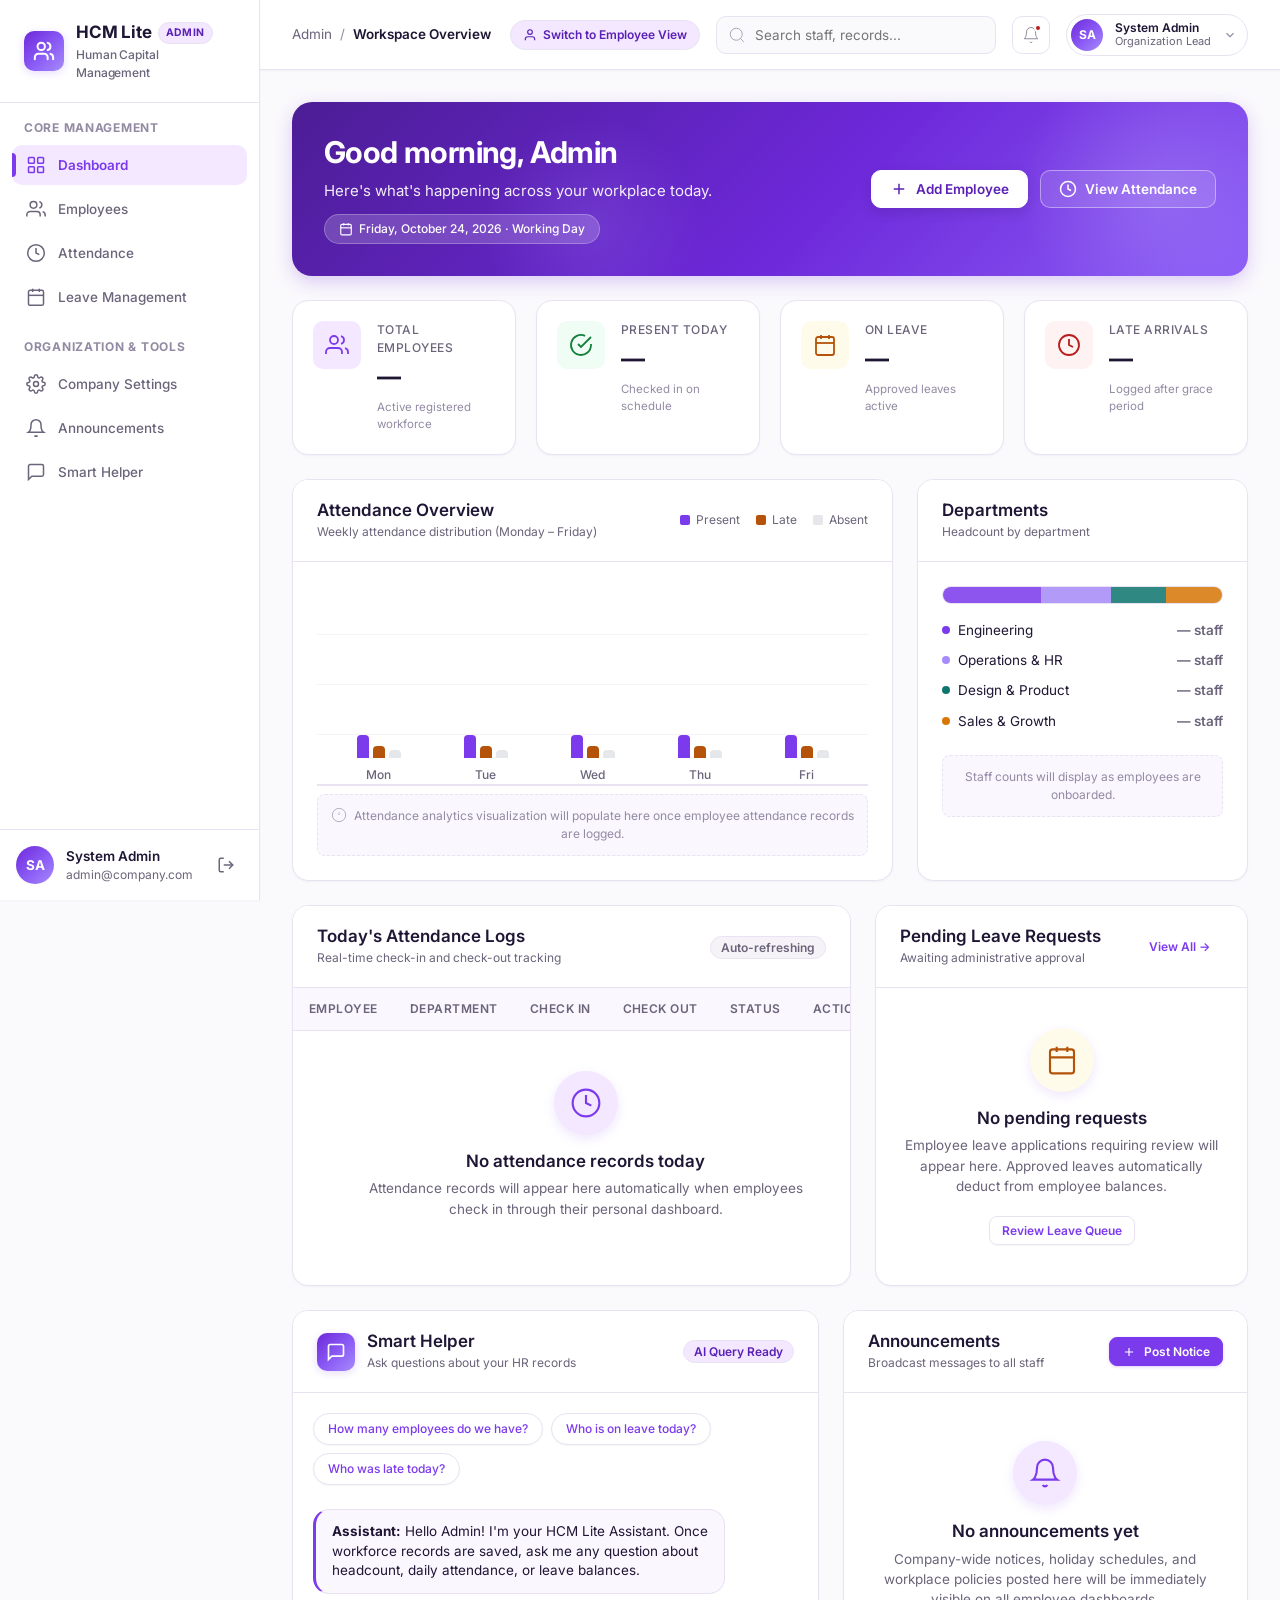
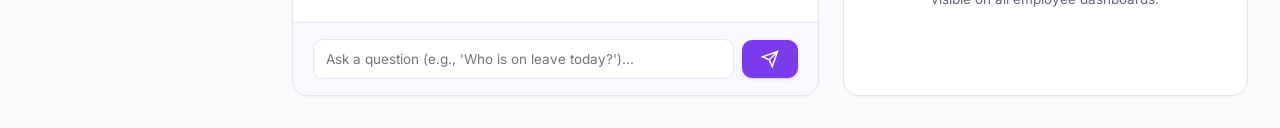
==== commit 87f3ceda: "All functionality completed" ====
--- a/pages/admin.html
+++ b/pages/admin.html
@@ -313,37 +313,37 @@
             <div class="card-body">
               <div class="dept-distribution-box">
                 <div class="dept-bar-stack" aria-hidden="true">
-                  <div class="dept-segment" style="width: 35%; background-color: #2563EB;"></div>
-                  <div class="dept-segment" style="width: 25%; background-color: #60A5FA;"></div>
-                  <div class="dept-segment" style="width: 20%; background-color: #10B981;"></div>
-                  <div class="dept-segment" style="width: 20%; background-color: #F59E0B;"></div>
+                  <div class="dept-segment" style="width: 35%; background-color: #7C3AED;"></div>
+                  <div class="dept-segment" style="width: 25%; background-color: #A78BFA;"></div>
+                  <div class="dept-segment" style="width: 20%; background-color: #0F766E;"></div>
+                  <div class="dept-segment" style="width: 20%; background-color: #D97706;"></div>
                 </div>
 
                 <div class="dept-legend-list">
                   <div class="dept-legend-row">
                     <span class="dept-legend-name">
-                      <span style="width: 8px; height: 8px; border-radius: 50%; background-color: #2563EB;"></span>
+                      <span style="width: 8px; height: 8px; border-radius: 50%; background-color: #7C3AED;"></span>
                       Engineering
                     </span>
                     <span class="dept-legend-count">— staff</span>
                   </div>
                   <div class="dept-legend-row">
                     <span class="dept-legend-name">
-                      <span style="width: 8px; height: 8px; border-radius: 50%; background-color: #60A5FA;"></span>
+                      <span style="width: 8px; height: 8px; border-radius: 50%; background-color: #A78BFA;"></span>
                       Operations & HR
                     </span>
                     <span class="dept-legend-count">— staff</span>
                   </div>
                   <div class="dept-legend-row">
                     <span class="dept-legend-name">
-                      <span style="width: 8px; height: 8px; border-radius: 50%; background-color: #10B981;"></span>
+                      <span style="width: 8px; height: 8px; border-radius: 50%; background-color: #0F766E;"></span>
                       Design & Product
                     </span>
                     <span class="dept-legend-count">— staff</span>
                   </div>
                   <div class="dept-legend-row">
                     <span class="dept-legend-name">
-                      <span style="width: 8px; height: 8px; border-radius: 50%; background-color: #F59E0B;"></span>
+                      <span style="width: 8px; height: 8px; border-radius: 50%; background-color: #D97706;"></span>
                       Sales & Growth
                     </span>
                     <span class="dept-legend-count">— staff</span>
--- a/css/style.css
+++ b/css/style.css
@@ -1,114 +1,152 @@
 /* ==========================================================================
    HCM LITE — HUMAN CAPITAL MANAGEMENT LITE
    Master Design System & Stylesheet (HTML5 & CSS3 Pure)
+   Theme: Premium Soft Purple, Elegant Gradients, Clean White & Contrast System
    ========================================================================== */
 
 /* --------------------------------------------------------------------------
    1. CSS CUSTOM PROPERTIES (DESIGN SYSTEM TOKENS)
    -------------------------------------------------------------------------- */
 :root {
-  /* Brand Primary Colors */
-  --color-primary: #2563eb;
-  --color-primary-dark: #1d4ed8;
-  --color-primary-soft: #60a5fa;
-  --color-primary-light: #eff6ff;
-  --color-primary-subtle: #f5f9ff;
-  --color-white: #ffffff;
-
-  /* Neutrals & Typography */
-  --color-text-main: #0f172a;
-  --color-text-secondary: #64748b;
-  --color-text-muted: #94a3b8;
-  --color-border: #e2e8f0;
-  --color-border-subtle: #f1f5f9;
-  --color-surface: #ffffff;
-  --color-surface-subtle: #f8fafc;
-  --color-surface-hover: #f1f5f9;
-
-  /* Status Colors */
-  --color-success: #16a34a;
-  --color-success-bg: #f0fdf4;
-  --color-success-border: #bbf7d0;
-
-  --color-warning: #d97706;
-  --color-warning-bg: #fffbeb;
-  --color-warning-border: #fde68a;
-
-  --color-error: #dc2626;
-  --color-error-bg: #fef2f2;
-  --color-error-border: #fecaca;
-
-  --color-info: #0284c7;
-  --color-info-bg: #f0f9ff;
-  --color-info-border: #bae6fd;
-
-  /* Gradients */
-  --grad-primary: linear-gradient(135deg, #2563eb 0%, #60a5fa 100%);
-  --grad-surface: linear-gradient(135deg, #eff6ff 0%, #ffffff 100%);
-  --grad-hero: linear-gradient(135deg, #1d4ed8 0%, #3b82f6 55%, #93c5fd 100%);
-  --grad-card-accent: linear-gradient(
-    135deg,
-    rgba(37, 99, 235, 0.08) 0%,
-    rgba(96, 165, 250, 0.02) 100%
-  );
-
-  /* Typography */
-  --font-family:
-    "Inter", -apple-system, BlinkMacSystemFont, "Segoe UI", Roboto, Helvetica,
-    Arial, sans-serif;
-  --font-size-xs: 0.75rem; /* 12px */
-  --font-size-sm: 0.84375rem; /* 13.5px */
+  /* ========================================================================
+     PRIMARY PURPLE PALETTE
+     ======================================================================== */
+  --color-primary: #7C3AED;         /* Primary Brand Purple */
+  --color-primary-dark: #5B21B6;    /* Dark Purple (strong accents, hover) */
+  --color-primary-deep: #4C1D95;    /* Deep Purple (high contrast, brand heroes) */
+  --color-primary-soft: #A78BFA;    /* Soft Purple (refined borders & accents) */
+  --color-lavender: #C4B5FD;        /* Lavender (gentle borders, light highlights) */
+  --color-primary-light: #F3E8FF;   /* Light Purple (active nav, chips, pill badges) */
+  --color-primary-subtle: #FAF7FF;  /* Very Light Purple (delicate tint, table hover) */
+  --color-white: #FFFFFF;           /* Pure White */
+
+  /* ========================================================================
+     WHITE AND NEUTRAL CONTRAST PALETTE
+     ======================================================================== */
+  --color-bg-main: #FAF9FC;         /* Main Background (clean, light, spacious) */
+  --color-bg-secondary: #F5F3F8;    /* Secondary Background (subtle contrast) */
+  --color-surface: #FFFFFF;         /* Primary White Surface (cards, modals) */
+  --color-surface-subtle: #FAF9FC;  /* Subtle Surface Tint */
+  --color-surface-hover: #F5F3F8;   /* Surface Hover State */
+  --color-text-main: #1F1635;       /* Main Heading & Body Text (deep neutral) */
+  --color-text-secondary: #6B647A;  /* Secondary Text (labels, subheadings, hints) */
+  --color-text-muted: #938BA3;      /* Muted Text (placeholders, metadata) */
+  --color-border: #E9E2F2;          /* Clean Card & Structural Border */
+  --color-border-subtle: #F5F3F8;   /* Extra Soft Inner Separator */
+  --color-dark-neutral: #292235;    /* Dark Neutral Contrast Accent */
+  --color-cool-gray: #E5E7EB;       /* Cool Gray Neutral for Disabled States */
+
+  /* ========================================================================
+     COMPLEMENTARY ACCENT COLORS (Used sparingly for balance)
+     ======================================================================== */
+  --color-accent-soft-blue: #DBEAFE;
+  --color-accent-info-blue: #1D4ED8;
+  --color-accent-teal: #0F766E;
+  --color-accent-teal-bg: #F0FDFA;
+  --color-accent-rose: #FFE4E6;
+
+  /* ========================================================================
+     SEMANTIC STATUS COLORS (Distinct from Purple Brand Theme)
+     ======================================================================== */
+  --color-success: #15803D;         /* Success Green */
+  --color-success-bg: #F0FDF4;      /* Success Background */
+  --color-success-border: #BBF7D0;  /* Success Border */
+
+  --color-warning: #B45309;         /* Warning Amber */
+  --color-warning-bg: #FFFBEB;      /* Warning Background */
+  --color-warning-border: #FDE68A;  /* Warning Border */
+
+  --color-error: #B91C1C;           /* Error Red */
+  --color-error-bg: #FEF2F2;        /* Error Background */
+  --color-error-border: #FECACA;    /* Error Border */
+
+  --color-info: #1D4ED8;            /* Information Blue */
+  --color-info-bg: #EFF6FF;         /* Information Background */
+  --color-info-border: #BFDBFE;     /* Information Border */
+
+  /* ========================================================================
+     ELEGANT PURPLE GRADIENT SYSTEM
+     ======================================================================== */
+  /* Primary Purple Gradient (Branding elements, key highlights) */
+  --grad-primary: linear-gradient(135deg, #6D28D9 0%, #8B5CF6 55%, #A78BFA 100%);
+  
+  /* Deep Premium Gradient (Login branding panel, hero sections) */
+  --grad-deep: linear-gradient(135deg, #4C1D95 0%, #6D28D9 55%, #8B5CF6 100%);
+  
+  /* Soft Lavender-to-White Gradient (Welcome banners, highlight cards) */
+  --grad-surface: linear-gradient(135deg, #F3E8FF 0%, #FFFFFF 100%);
+  
+  /* Subtle Purple Tint (Subtle decorative panels) */
+  --grad-subtle: linear-gradient(135deg, #FAF7FF 0%, #F3E8FF 100%);
+
+  /* Hero Gradient */
+  --grad-hero: linear-gradient(135deg, #4C1D95 0%, #6D28D9 55%, #8B5CF6 100%);
+
+  /* Subtle Card Accent Glow */
+  --grad-card-accent: linear-gradient(135deg, rgba(124, 58, 237, 0.06) 0%, rgba(196, 181, 253, 0.02) 100%);
+
+  /* ========================================================================
+     TYPOGRAPHY SCALE (Inter Modern Sans-Serif)
+     ======================================================================== */
+  --font-family: "Inter", -apple-system, BlinkMacSystemFont, "Segoe UI", Roboto, Helvetica, Arial, sans-serif;
+  --font-size-xs: 0.75rem;     /* 12px */
+  --font-size-sm: 0.84375rem;  /* 13.5px */
   --font-size-base: 0.9375rem; /* 15px */
-  --font-size-md: 1.0625rem; /* 17px */
-  --font-size-lg: 1.25rem; /* 20px */
-  --font-size-xl: 1.5rem; /* 24px */
-  --font-size-2xl: 1.875rem; /* 30px */
-  --font-size-3xl: 2.25rem; /* 36px */
+  --font-size-md: 1.0625rem;   /* 17px */
+  --font-size-lg: 1.25rem;     /* 20px */
+  --font-size-xl: 1.5rem;      /* 24px */
+  --font-size-2xl: 1.875rem;   /* 30px */
+  --font-size-3xl: 2.25rem;    /* 36px */
 
   --font-weight-regular: 400;
   --font-weight-medium: 500;
   --font-weight-semibold: 600;
   --font-weight-bold: 700;
 
-  /* Elevation Shadows */
-  --shadow-xs: 0 1px 2px 0 rgba(15, 23, 42, 0.04);
-  --shadow-sm:
-    0 1px 3px 0 rgba(15, 23, 42, 0.07), 0 1px 2px -1px rgba(15, 23, 42, 0.06);
-  --shadow-md:
-    0 4px 6px -1px rgba(15, 23, 42, 0.07), 0 2px 4px -2px rgba(15, 23, 42, 0.05);
-  --shadow-lg:
-    0 10px 15px -3px rgba(15, 23, 42, 0.08),
-    0 4px 6px -4px rgba(15, 23, 42, 0.03);
-  --shadow-xl:
-    0 20px 25px -5px rgba(15, 23, 42, 0.1),
-    0 8px 10px -6px rgba(15, 23, 42, 0.04);
-
-  /* Border Radii */
+  /* ========================================================================
+     ELEVATION SHADOWS (Soft Violet-Neutrals for a Decent, Luxurious Feel)
+     ======================================================================== */
+  --shadow-xs: 0 1px 2px 0 rgba(31, 22, 53, 0.04);
+  --shadow-sm: 0 1px 3px 0 rgba(31, 22, 53, 0.06), 0 1px 2px -1px rgba(31, 22, 53, 0.04);
+  --shadow-md: 0 4px 10px -1px rgba(31, 22, 53, 0.07), 0 2px 4px -2px rgba(31, 22, 53, 0.04);
+  --shadow-lg: 0 10px 20px -3px rgba(31, 22, 53, 0.08), 0 4px 6px -4px rgba(31, 22, 53, 0.03);
+  --shadow-xl: 0 20px 30px -5px rgba(31, 22, 53, 0.12), 0 8px 10px -6px rgba(31, 22, 53, 0.05);
+
+  --shadow-purple-xs: 0 1px 3px rgba(124, 58, 237, 0.12);
+  --shadow-purple-sm: 0 2px 8px rgba(124, 58, 237, 0.18);
+  --shadow-purple-md: 0 6px 18px rgba(109, 40, 217, 0.22);
+  --shadow-purple-lg: 0 12px 28px -4px rgba(109, 40, 217, 0.28);
+
+  /* ========================================================================
+     BORDER RADII (10px to 18px for Refined Commercial SaaS Appearance)
+     ======================================================================== */
   --radius-xs: 4px;
   --radius-sm: 8px;
-  --radius-md: 12px;
+  --radius-md: 10px;
   --radius-lg: 16px;
   --radius-xl: 20px;
   --radius-full: 9999px;
 
-  /* Spacing Grid (8px based) */
-  --space-1: 0.25rem; /* 4px */
-  --space-2: 0.5rem; /* 8px */
-  --space-3: 0.75rem; /* 12px */
-  --space-4: 1rem; /* 16px */
-  --space-5: 1.25rem; /* 20px */
-  --space-6: 1.5rem; /* 24px */
-  --space-8: 2rem; /* 32px */
-  --space-10: 2.5rem; /* 40px */
-  --space-12: 3rem; /* 48px */
-
-  /* Layout dimensions */
+  /* ========================================================================
+     SPACING GRID (8px Based System)
+     ======================================================================== */
+  --space-1: 0.25rem;  /* 4px */
+  --space-2: 0.5rem;   /* 8px */
+  --space-3: 0.75rem;  /* 12px */
+  --space-4: 1rem;     /* 16px */
+  --space-5: 1.25rem;  /* 20px */
+  --space-6: 1.5rem;   /* 24px */
+  --space-8: 2rem;     /* 32px */
+  --space-10: 2.5rem;  /* 40px */
+  --space-12: 3rem;    /* 48px */
+
+  /* Layout Dimensions */
   --sidebar-width: 260px;
   --topbar-height: 70px;
 
-  /* Transitions */
-  --transition-fast: 150ms ease-in-out;
-  --transition-normal: 250ms ease-in-out;
+  /* Smooth Transitions (150ms - 250ms) */
+  --transition-fast: 150ms cubic-bezier(0.4, 0, 0.2, 1);
+  --transition-normal: 250ms cubic-bezier(0.4, 0, 0.2, 1);
 }
 
 /* --------------------------------------------------------------------------
@@ -126,7 +164,7 @@
   font-family: var(--font-family);
   font-size: 16px;
   color: var(--color-text-main);
-  background-color: var(--color-surface-subtle);
+  background-color: var(--color-bg-main);
   line-height: 1.5;
   -webkit-font-smoothing: antialiased;
   -moz-osx-font-smoothing: grayscale;
@@ -139,7 +177,7 @@
   flex-direction: column;
   overflow-x: hidden;
   color: var(--color-text-main);
-  background-color: var(--color-surface-subtle);
+  background-color: var(--color-bg-main);
 }
 
 img,
@@ -189,6 +227,12 @@
   background: none;
 }
 
+/* Accessible focus outlines */
+:focus-visible {
+  outline: 2px solid var(--color-primary);
+  outline-offset: 2px;
+}
+
 /* --------------------------------------------------------------------------
    3. APP SHELL LAYOUT (DESKTOP SIDEBAR + TOPBAR + MAIN)
    -------------------------------------------------------------------------- */
@@ -196,9 +240,10 @@
   display: flex;
   min-height: 100vh;
   width: 100%;
-}
-
-/* Left Sidebar */
+  background-color: var(--color-bg-main);
+}
+
+/* Left Sidebar: Clean White with Subtle Lavender Touch */
 .app-sidebar {
   width: var(--sidebar-width);
   background-color: var(--color-white);
@@ -211,14 +256,16 @@
   left: 0;
   z-index: 100;
   transition: transform var(--transition-normal);
+  box-shadow: var(--shadow-xs);
 }
 
 .sidebar-brand {
   padding: var(--space-5) var(--space-6);
-  border-bottom: 1px solid var(--color-border-subtle);
+  border-bottom: 1px solid var(--color-border);
   display: flex;
   align-items: center;
   gap: var(--space-3);
+  background-color: var(--color-white);
 }
 
 .brand-icon {
@@ -230,7 +277,7 @@
   align-items: center;
   justify-content: center;
   color: var(--color-white);
-  box-shadow: 0 4px 10px rgba(37, 99, 235, 0.25);
+  box-shadow: var(--shadow-purple-sm);
   flex-shrink: 0;
 }
 
@@ -251,12 +298,14 @@
 
 .brand-badge {
   font-size: 0.65rem;
-  padding: 1px 6px;
+  padding: 2px 7px;
   border-radius: var(--radius-full);
   background-color: var(--color-primary-light);
-  color: var(--color-primary);
+  color: var(--color-primary-dark);
   font-weight: var(--font-weight-bold);
   text-transform: uppercase;
+  letter-spacing: 0.04em;
+  border: 1px solid var(--color-border);
 }
 
 .brand-subtitle {
@@ -300,12 +349,13 @@
   display: flex;
   align-items: center;
   gap: var(--space-3);
-  padding: 10px var(--space-3);
+  padding: 10px 14px;
   border-radius: var(--radius-md);
   color: var(--color-text-secondary);
   font-size: var(--font-size-sm);
   font-weight: var(--font-weight-medium);
   transition: all var(--transition-fast);
+  position: relative;
 }
 
 .nav-link svg {
@@ -318,7 +368,7 @@
 }
 
 .nav-link:hover {
-  background-color: var(--color-surface-subtle);
+  background-color: var(--color-primary-subtle);
   color: var(--color-text-main);
 }
 
@@ -326,19 +376,31 @@
   color: var(--color-primary);
 }
 
+/* Active Navigation Item: Pale-Purple Background + Purple Text & Icon + Left Indicator */
 .nav-link.active {
   background-color: var(--color-primary-light);
   color: var(--color-primary);
   font-weight: var(--font-weight-semibold);
 }
 
+.nav-link.active::before {
+  content: "";
+  position: absolute;
+  left: 0;
+  top: 8px;
+  bottom: 8px;
+  width: 3.5px;
+  background: var(--color-primary);
+  border-radius: 0 4px 4px 0;
+}
+
 .nav-link.active svg {
   color: var(--color-primary);
 }
 
 /* Sidebar User Footer */
 .sidebar-footer {
-  padding: var(--space-4) var(--space-4);
+  padding: var(--space-4);
   border-top: 1px solid var(--color-border);
   background-color: var(--color-white);
   display: flex;
@@ -367,6 +429,7 @@
   font-weight: var(--font-weight-bold);
   font-size: var(--font-size-sm);
   flex-shrink: 0;
+  box-shadow: var(--shadow-xs);
 }
 
 .user-details {
@@ -414,10 +477,10 @@
   display: flex;
   flex-direction: column;
   min-height: 100vh;
-  background-color: var(--color-surface-subtle);
-}
-
-/* Topbar */
+  background-color: var(--color-bg-main);
+}
+
+/* Topbar: Clean White with Subtle Lavender Border */
 .app-topbar {
   height: var(--topbar-height);
   background-color: var(--color-white);
@@ -493,7 +556,7 @@
   padding: 0 12px 0 38px;
   border-radius: var(--radius-md);
   border: 1px solid var(--color-border);
-  background-color: var(--color-surface-subtle);
+  background-color: var(--color-bg-main);
   font-size: var(--font-size-sm);
   color: var(--color-text-main);
   transition: all var(--transition-fast);
@@ -503,7 +566,7 @@
   outline: none;
   background-color: var(--color-white);
   border-color: var(--color-primary);
-  box-shadow: 0 0 0 3px rgba(37, 99, 235, 0.15);
+  box-shadow: 0 0 0 3px rgba(124, 58, 237, 0.16);
 }
 
 .topbar-right {
@@ -517,12 +580,18 @@
   align-items: center;
   gap: 6px;
   font-size: var(--font-size-xs);
-  padding: 4px 10px;
+  padding: 5px 12px;
   border-radius: var(--radius-full);
   background-color: var(--color-primary-light);
   color: var(--color-primary-dark);
   font-weight: var(--font-weight-semibold);
-  border: 1px solid rgba(37, 99, 235, 0.2);
+  border: 1px solid var(--color-border);
+  transition: all var(--transition-fast);
+}
+
+.role-switcher-badge:hover {
+  background-color: var(--color-lavender);
+  color: var(--color-primary-deep);
 }
 
 .icon-btn {
@@ -540,7 +609,7 @@
 }
 
 .icon-btn:hover {
-  background-color: var(--color-surface-subtle);
+  background-color: var(--color-primary-subtle);
   color: var(--color-primary);
   border-color: var(--color-primary-soft);
 }
@@ -560,7 +629,7 @@
   display: flex;
   align-items: center;
   gap: var(--space-3);
-  padding: 4px 8px 4px 4px;
+  padding: 4px 10px 4px 4px;
   border-radius: var(--radius-full);
   border: 1px solid var(--color-border);
   background-color: var(--color-white);
@@ -589,7 +658,7 @@
 .topbar-profile .profile-text {
   display: flex;
   flex-direction: column;
-  line-height: 1.1;
+  line-height: 1.15;
   text-align: left;
 }
 
@@ -677,72 +746,94 @@
   flex-shrink: 0;
 }
 
+/* Primary Button: Purple Background, Darker Hover, Visible Focus */
 .btn-primary {
   background-color: var(--color-primary);
+  border-color: var(--color-primary);
   color: var(--color-white);
-  box-shadow: 0 1px 2px rgba(37, 99, 235, 0.2);
+  box-shadow: 0 1px 3px rgba(124, 58, 237, 0.25);
 }
 
 .btn-primary:hover {
   background-color: var(--color-primary-dark);
+  border-color: var(--color-primary-dark);
   color: var(--color-white);
-  box-shadow: 0 4px 10px rgba(37, 99, 235, 0.3);
-}
-
+  box-shadow: var(--shadow-purple-sm);
+}
+
+.btn-primary:focus-visible {
+  outline: none;
+  box-shadow: 0 0 0 3px rgba(124, 58, 237, 0.28);
+}
+
+/* Secondary Button: White Background, Purple Text, Soft-Purple Border */
 .btn-secondary {
   background-color: var(--color-white);
   border-color: var(--color-border);
-  color: var(--color-text-main);
+  color: var(--color-primary);
   box-shadow: var(--shadow-xs);
 }
 
 .btn-secondary:hover {
-  background-color: var(--color-surface-subtle);
-  border-color: var(--color-text-muted);
-  color: var(--color-text-main);
-}
-
+  background-color: var(--color-primary-subtle);
+  border-color: var(--color-lavender);
+  color: var(--color-primary-dark);
+}
+
+.btn-secondary:focus-visible {
+  outline: none;
+  box-shadow: 0 0 0 3px rgba(124, 58, 237, 0.18);
+}
+
+/* Outline Button */
 .btn-outline {
   background-color: transparent;
-  border-color: var(--color-primary);
+  border-color: var(--color-primary-soft);
   color: var(--color-primary);
 }
 
 .btn-outline:hover {
   background-color: var(--color-primary-light);
+  border-color: var(--color-primary);
   color: var(--color-primary-dark);
 }
 
+/* Semantic Action Buttons */
 .btn-success {
   background-color: var(--color-success);
+  border-color: var(--color-success);
   color: var(--color-white);
 }
 
 .btn-success:hover {
-  background-color: #15803d;
+  background-color: #166534;
+  border-color: #166534;
   color: var(--color-white);
-  box-shadow: 0 4px 10px rgba(22, 163, 74, 0.25);
+  box-shadow: 0 4px 10px rgba(21, 128, 61, 0.25);
 }
 
 .btn-danger {
   background-color: var(--color-error);
+  border-color: var(--color-error);
   color: var(--color-white);
 }
 
 .btn-danger:hover {
-  background-color: #b91c1c;
+  background-color: #991b1b;
+  border-color: #991b1b;
   color: var(--color-white);
-  box-shadow: 0 4px 10px rgba(220, 38, 38, 0.25);
-}
-
+  box-shadow: 0 4px 10px rgba(185, 28, 28, 0.25);
+}
+
+/* Tertiary / Ghost Button */
 .btn-ghost {
   background-color: transparent;
   color: var(--color-text-secondary);
 }
 
 .btn-ghost:hover {
-  background-color: var(--color-surface-subtle);
-  color: var(--color-text-main);
+  background-color: var(--color-primary-subtle);
+  color: var(--color-primary);
 }
 
 .btn-sm {
@@ -766,12 +857,16 @@
   width: 100%;
 }
 
+/* Disabled Button */
 .btn[disabled],
 .btn.disabled {
-  opacity: 0.55;
+  background-color: var(--color-cool-gray) !important;
+  border-color: var(--color-border) !important;
+  color: var(--color-text-muted) !important;
+  opacity: 0.65;
   cursor: not-allowed;
   pointer-events: none;
-  box-shadow: none;
+  box-shadow: none !important;
 }
 
 /* --------------------------------------------------------------------------
@@ -789,12 +884,13 @@
 
 .card-header {
   padding: var(--space-5) var(--space-6);
-  border-bottom: 1px solid var(--color-border-subtle);
+  border-bottom: 1px solid var(--color-border);
   display: flex;
   align-items: center;
   justify-content: space-between;
   gap: var(--space-4);
   flex-wrap: wrap;
+  background-color: var(--color-white);
 }
 
 .card-title-group {
@@ -821,15 +917,15 @@
 
 .card-footer {
   padding: var(--space-4) var(--space-6);
-  border-top: 1px solid var(--color-border-subtle);
-  background-color: var(--color-surface-subtle);
+  border-top: 1px solid var(--color-border);
+  background-color: var(--color-primary-subtle);
   display: flex;
   align-items: center;
   justify-content: space-between;
   gap: var(--space-3);
 }
 
-/* Welcome Hero Banner */
+/* Welcome Hero Banner: Deep Premium Purple Gradient */
 .welcome-banner {
   background: var(--grad-hero);
   border-radius: var(--radius-xl);
@@ -840,7 +936,7 @@
   justify-content: space-between;
   position: relative;
   overflow: hidden;
-  box-shadow: 0 10px 25px -5px rgba(37, 99, 235, 0.35);
+  box-shadow: var(--shadow-purple-md);
 }
 
 .welcome-banner::before {
@@ -851,11 +947,19 @@
   width: 280px;
   height: 280px;
   border-radius: var(--radius-full);
-  background: radial-gradient(
-    circle,
-    rgba(255, 255, 255, 0.2) 0%,
-    rgba(255, 255, 255, 0) 70%
-  );
+  background: radial-gradient(circle, rgba(196, 181, 253, 0.25) 0%, rgba(196, 181, 253, 0) 70%);
+  pointer-events: none;
+}
+
+.welcome-banner::after {
+  content: "";
+  position: absolute;
+  bottom: -60px;
+  left: 20%;
+  width: 220px;
+  height: 220px;
+  border-radius: var(--radius-full);
+  background: radial-gradient(circle, rgba(167, 139, 250, 0.18) 0%, rgba(167, 139, 250, 0) 70%);
   pointer-events: none;
 }
 
@@ -873,7 +977,7 @@
 }
 
 .welcome-banner p {
-  color: rgba(255, 255, 255, 0.9);
+  color: rgba(255, 255, 255, 0.92);
   font-size: var(--font-size-base);
   margin-top: var(--space-2);
 }
@@ -883,10 +987,11 @@
   align-items: center;
   gap: 6px;
   margin-top: var(--space-3);
-  padding: 4px 12px;
+  padding: 5px 14px;
   border-radius: var(--radius-full);
   background-color: rgba(255, 255, 255, 0.18);
   backdrop-filter: blur(8px);
+  border: 1px solid rgba(255, 255, 255, 0.25);
   font-size: var(--font-size-xs);
   font-weight: var(--font-weight-medium);
   color: var(--color-white);
@@ -909,23 +1014,26 @@
 .welcome-banner .btn-secondary {
   background-color: var(--color-white);
   color: var(--color-primary-dark);
-  border: none;
+  border: 1px solid var(--color-white);
   font-weight: var(--font-weight-semibold);
+  box-shadow: 0 4px 12px rgba(31, 22, 53, 0.15);
 }
 
 .welcome-banner .btn-secondary:hover {
   background-color: var(--color-primary-light);
+  border-color: var(--color-primary-light);
+  color: var(--color-primary-deep);
 }
 
 .welcome-banner .btn-outline-white {
   border: 1px solid rgba(255, 255, 255, 0.4);
   color: var(--color-white);
-  background-color: rgba(255, 255, 255, 0.1);
+  background-color: rgba(255, 255, 255, 0.12);
   backdrop-filter: blur(4px);
 }
 
 .welcome-banner .btn-outline-white:hover {
-  background-color: rgba(255, 255, 255, 0.2);
+  background-color: rgba(255, 255, 255, 0.22);
 }
 
 /* --------------------------------------------------------------------------
@@ -946,14 +1054,13 @@
   display: flex;
   align-items: flex-start;
   gap: var(--space-4);
-  transition:
-    transform var(--transition-fast),
-    box-shadow var(--transition-fast);
+  transition: transform var(--transition-fast), box-shadow var(--transition-fast), border-color var(--transition-fast);
 }
 
 .kpi-card:hover {
   transform: translateY(-2px);
   box-shadow: var(--shadow-md);
+  border-color: var(--color-lavender);
 }
 
 .kpi-icon-wrap {
@@ -972,7 +1079,9 @@
   stroke-width: 1.8;
 }
 
-.kpi-icon-blue {
+/* KPI Icon Theming */
+.kpi-icon-blue,
+.kpi-icon-purple {
   background-color: var(--color-primary-light);
   color: var(--color-primary);
 }
@@ -1003,7 +1112,7 @@
   font-weight: var(--font-weight-medium);
   color: var(--color-text-secondary);
   text-transform: uppercase;
-  letter-spacing: 0.03em;
+  letter-spacing: 0.04em;
 }
 
 .kpi-value {
@@ -1067,7 +1176,8 @@
 .form-textarea:focus {
   outline: none;
   border-color: var(--color-primary);
-  box-shadow: 0 0 0 3px rgba(37, 99, 235, 0.15);
+  box-shadow: 0 0 0 3px rgba(124, 58, 237, 0.16);
+  background-color: var(--color-white);
 }
 
 .form-textarea {
@@ -1148,7 +1258,7 @@
 }
 
 .data-table thead th {
-  background-color: var(--color-surface-subtle);
+  background-color: var(--color-primary-subtle);
   color: var(--color-text-secondary);
   font-weight: var(--font-weight-semibold);
   font-size: var(--font-size-xs);
@@ -1161,7 +1271,7 @@
 
 .data-table tbody td {
   padding: 14px var(--space-4);
-  border-bottom: 1px solid var(--color-border-subtle);
+  border-bottom: 1px solid var(--color-border);
   color: var(--color-text-main);
   vertical-align: middle;
 }
@@ -1237,12 +1347,14 @@
   background-color: currentColor;
 }
 
+/* Purple Badge (active navigation, system roles, general highlights) */
 .badge-primary {
   background-color: var(--color-primary-light);
   color: var(--color-primary-dark);
-  border: 1px solid rgba(37, 99, 235, 0.2);
-}
-
+  border: 1px solid var(--color-border);
+}
+
+/* Semantic Status Badges (Strictly preserved meanings) */
 .badge-success {
   background-color: var(--color-success-bg);
   color: var(--color-success);
@@ -1262,7 +1374,7 @@
 }
 
 .badge-neutral {
-  background-color: var(--color-surface-subtle);
+  background-color: var(--color-bg-secondary);
   color: var(--color-text-secondary);
   border: 1px solid var(--color-border);
 }
@@ -1295,7 +1407,7 @@
   align-items: center;
   justify-content: center;
   margin-bottom: var(--space-4);
-  box-shadow: 0 4px 12px rgba(37, 99, 235, 0.12);
+  box-shadow: 0 4px 12px rgba(124, 58, 237, 0.12);
 }
 
 .empty-state-icon svg {
@@ -1313,7 +1425,7 @@
 .empty-state-desc {
   font-size: var(--font-size-sm);
   color: var(--color-text-secondary);
-  max-width: 420px;
+  max-width: 440px;
   margin-top: 6px;
   line-height: 1.5;
 }
@@ -1345,25 +1457,25 @@
 .alert-info {
   background-color: var(--color-info-bg);
   border-color: var(--color-info-border);
-  color: #0369a1;
+  color: var(--color-accent-info-blue);
 }
 
 .alert-warning {
   background-color: var(--color-warning-bg);
   border-color: var(--color-warning-border);
-  color: #b45309;
+  color: var(--color-warning);
 }
 
 .alert-success {
   background-color: var(--color-success-bg);
   border-color: var(--color-success-border);
-  color: #15803d;
+  color: var(--color-success);
 }
 
 .alert-danger {
   background-color: var(--color-error-bg);
   border-color: var(--color-error-border);
-  color: #b91c1c;
+  color: var(--color-error);
 }
 
 /* --------------------------------------------------------------------------
@@ -1410,7 +1522,7 @@
   background-color: var(--color-warning);
 }
 .legend-absent {
-  background-color: var(--color-border);
+  background-color: var(--color-cool-gray);
 }
 
 .bar-chart-preview {
@@ -1450,7 +1562,7 @@
 .bar-pillar {
   width: 12px;
   border-radius: 4px 4px 0 0;
-  background-color: var(--color-border);
+  background-color: var(--color-cool-gray);
   height: 20%;
   transition: height var(--transition-normal);
 }
@@ -1464,7 +1576,7 @@
   height: 8%;
 }
 .bar-pillar.absent {
-  background-color: var(--color-border);
+  background-color: var(--color-cool-gray);
   height: 5%;
 }
 
@@ -1479,13 +1591,13 @@
   padding: var(--space-3);
   font-size: var(--font-size-xs);
   color: var(--color-text-muted);
-  background-color: var(--color-surface-subtle);
+  background-color: var(--color-primary-subtle);
   border-radius: var(--radius-sm);
   border: 1px dashed var(--color-border);
   margin-top: var(--space-2);
 }
 
-/* Department Donut Placeholder */
+/* Department Distribution Bar */
 .dept-distribution-box {
   display: flex;
   flex-direction: column;
@@ -1496,7 +1608,7 @@
   height: 18px;
   width: 100%;
   border-radius: var(--radius-full);
-  background-color: var(--color-surface-subtle);
+  background-color: var(--color-bg-secondary);
   border: 1px solid var(--color-border);
   overflow: hidden;
   display: flex;
@@ -1504,7 +1616,7 @@
 
 .dept-segment {
   height: 100%;
-  opacity: 0.35;
+  opacity: 0.85;
 }
 
 .dept-legend-list {
@@ -1543,10 +1655,11 @@
 
 .smart-helper-header {
   padding: var(--space-5) var(--space-6);
-  border-bottom: 1px solid var(--color-border-subtle);
+  border-bottom: 1px solid var(--color-border);
   display: flex;
   align-items: center;
   justify-content: space-between;
+  background-color: var(--color-white);
 }
 
 .smart-helper-brand {
@@ -1564,6 +1677,7 @@
   display: flex;
   align-items: center;
   justify-content: center;
+  box-shadow: var(--shadow-purple-sm);
 }
 
 .smart-helper-body {
@@ -1572,6 +1686,7 @@
   flex-direction: column;
   gap: var(--space-4);
   flex: 1;
+  background-color: var(--color-white);
 }
 
 .helper-suggestion-chips {
@@ -1581,20 +1696,22 @@
 }
 
 .chip {
-  padding: 6px 12px;
+  padding: 6px 14px;
   border-radius: var(--radius-full);
-  background-color: var(--color-surface-subtle);
+  background-color: var(--color-white);
   border: 1px solid var(--color-border);
   font-size: var(--font-size-xs);
-  color: var(--color-primary-dark);
+  color: var(--color-primary);
   font-weight: var(--font-weight-medium);
   cursor: pointer;
   transition: all var(--transition-fast);
+  box-shadow: var(--shadow-xs);
 }
 
 .chip:hover {
   background-color: var(--color-primary-light);
-  border-color: var(--color-primary-soft);
+  border-color: var(--color-lavender);
+  color: var(--color-primary-dark);
 }
 
 .chat-conversation {
@@ -1610,22 +1727,33 @@
   align-self: flex-start;
   max-width: 85%;
   background-color: var(--color-primary-subtle);
-  border: 1px solid rgba(37, 99, 235, 0.15);
-  border-radius: var(--radius-lg) var(--radius-lg) var(--radius-lg)
-    var(--radius-xs);
+  border: 1px solid var(--color-border);
+  border-left: 3px solid var(--color-primary);
+  border-radius: var(--radius-lg);
   padding: var(--space-3) var(--space-4);
   font-size: var(--font-size-sm);
   color: var(--color-text-main);
   line-height: 1.45;
 }
 
+.chat-bubble-user {
+  align-self: flex-end;
+  max-width: 85%;
+  background-color: var(--color-primary);
+  color: var(--color-white);
+  border-radius: var(--radius-lg);
+  padding: var(--space-3) var(--space-4);
+  font-size: var(--font-size-sm);
+  line-height: 1.45;
+}
+
 .chat-input-bar {
   display: flex;
   align-items: center;
   gap: var(--space-2);
   padding: var(--space-4) var(--space-5);
-  border-top: 1px solid var(--color-border-subtle);
-  background-color: var(--color-surface-subtle);
+  border-top: 1px solid var(--color-border);
+  background-color: var(--color-primary-subtle);
 }
 
 .chat-input {
@@ -1636,12 +1764,13 @@
   border: 1px solid var(--color-border);
   background-color: var(--color-white);
   font-size: var(--font-size-sm);
+  color: var(--color-text-main);
 }
 
 .chat-input:focus {
   outline: none;
   border-color: var(--color-primary);
-  box-shadow: 0 0 0 3px rgba(37, 99, 235, 0.15);
+  box-shadow: 0 0 0 3px rgba(124, 58, 237, 0.16);
 }
 
 .privacy-notice {
@@ -1661,7 +1790,7 @@
   left: 0;
   width: 100%;
   height: 100%;
-  background-color: rgba(15, 23, 42, 0.6);
+  background-color: rgba(31, 22, 53, 0.55);
   backdrop-filter: blur(4px);
   z-index: 1000;
   display: flex;
@@ -1694,7 +1823,8 @@
 
 .modal-header {
   padding: var(--space-5) var(--space-6);
-  border-bottom: 1px solid var(--color-border-subtle);
+  border-bottom: 1px solid var(--color-border);
+  background-color: var(--color-primary-subtle);
   display: flex;
   align-items: center;
   justify-content: space-between;
@@ -1720,19 +1850,20 @@
 }
 
 .modal-close:hover {
-  background-color: var(--color-surface-subtle);
+  background-color: var(--color-error-bg);
   color: var(--color-error);
 }
 
 .modal-body {
   padding: var(--space-6);
   flex: 1;
+  background-color: var(--color-white);
 }
 
 .modal-footer {
   padding: var(--space-4) var(--space-6);
-  border-top: 1px solid var(--color-border-subtle);
-  background-color: var(--color-surface-subtle);
+  border-top: 1px solid var(--color-border);
+  background-color: var(--color-primary-subtle);
   display: flex;
   align-items: center;
   justify-content: flex-end;
@@ -1746,9 +1877,10 @@
 .auth-page {
   min-height: 100vh;
   display: flex;
-  background-color: var(--color-surface-subtle);
-}
-
+  background-color: var(--color-bg-main);
+}
+
+/* Left Hero Panel: Deep Premium Purple Gradient */
 .auth-hero-panel {
   flex: 1.1;
   background: var(--grad-hero);
@@ -1766,14 +1898,11 @@
   position: absolute;
   top: -100px;
   left: -100px;
-  width: 400px;
-  height: 400px;
+  width: 440px;
+  height: 440px;
   border-radius: var(--radius-full);
-  background: radial-gradient(
-    circle,
-    rgba(255, 255, 255, 0.15) 0%,
-    rgba(255, 255, 255, 0) 70%
-  );
+  background: radial-gradient(circle, rgba(196, 181, 253, 0.22) 0%, rgba(196, 181, 253, 0) 70%);
+  pointer-events: none;
 }
 
 .auth-hero-panel::after {
@@ -1781,14 +1910,11 @@
   position: absolute;
   bottom: -120px;
   right: -120px;
-  width: 500px;
-  height: 500px;
+  width: 520px;
+  height: 520px;
   border-radius: var(--radius-full);
-  background: radial-gradient(
-    circle,
-    rgba(96, 165, 250, 0.25) 0%,
-    rgba(96, 165, 250, 0) 70%
-  );
+  background: radial-gradient(circle, rgba(167, 139, 250, 0.28) 0%, rgba(167, 139, 250, 0) 70%);
+  pointer-events: none;
 }
 
 .hero-brand {
@@ -1805,10 +1931,11 @@
   border-radius: var(--radius-md);
   background: rgba(255, 255, 255, 0.2);
   backdrop-filter: blur(8px);
-  border: 1px solid rgba(255, 255, 255, 0.3);
+  border: 1px solid rgba(255, 255, 255, 0.35);
   display: flex;
   align-items: center;
   justify-content: center;
+  color: var(--color-white);
 }
 
 .hero-brand-name {
@@ -1834,7 +1961,7 @@
 }
 
 .hero-content p {
-  color: rgba(255, 255, 255, 0.9);
+  color: rgba(255, 255, 255, 0.92);
   font-size: var(--font-size-md);
   margin-top: var(--space-4);
   line-height: 1.6;
@@ -1853,6 +1980,7 @@
   gap: var(--space-3);
   font-size: var(--font-size-base);
   font-weight: var(--font-weight-medium);
+  color: rgba(255, 255, 255, 0.95);
 }
 
 .feature-check-icon {
@@ -1876,20 +2004,21 @@
 .hero-illustration {
   margin-top: var(--space-6);
   background: rgba(255, 255, 255, 0.12);
-  border: 1px solid rgba(255, 255, 255, 0.2);
+  border: 1px solid rgba(255, 255, 255, 0.25);
   backdrop-filter: blur(12px);
   border-radius: var(--radius-lg);
   padding: var(--space-4);
-  box-shadow: 0 15px 30px rgba(0, 0, 0, 0.1);
+  box-shadow: 0 15px 30px rgba(0, 0, 0, 0.12);
 }
 
 .hero-footer {
   position: relative;
   z-index: 2;
   font-size: var(--font-size-xs);
-  color: rgba(255, 255, 255, 0.7);
-}
-
+  color: rgba(255, 255, 255, 0.75);
+}
+
+/* Right Form Panel: Pure Clean White Surface */
 .auth-form-panel {
   flex: 1;
   background-color: var(--color-white);
@@ -1904,7 +2033,7 @@
 
 .auth-tabs {
   display: flex;
-  border-bottom: 2px solid var(--color-border-subtle);
+  border-bottom: 2px solid var(--color-border);
   margin-bottom: var(--space-6);
   gap: var(--space-4);
 }
@@ -1923,7 +2052,8 @@
   color: var(--color-primary);
 }
 
-.auth-tab-link.active {
+.auth-tab-link.active,
+.auth-tab-link.active-login {
   color: var(--color-primary);
   border-bottom-color: var(--color-primary);
 }
@@ -1946,20 +2076,22 @@
 }
 
 .auth-portal-selector {
-  background-color: var(--color-surface-subtle);
+  background-color: var(--color-primary-subtle);
   border: 1px solid var(--color-border);
   border-radius: var(--radius-md);
-  padding: var(--space-3);
+  padding: var(--space-3) var(--space-4);
   margin-bottom: var(--space-6);
   display: flex;
   align-items: center;
   justify-content: space-between;
+  flex-wrap: wrap;
+  gap: var(--space-2);
 }
 
 .auth-portal-selector span {
   font-size: var(--font-size-xs);
   color: var(--color-text-secondary);
-  font-weight: var(--font-weight-medium);
+  font-weight: var(--font-weight-semibold);
 }
 
 .auth-portal-selector .portal-links {
@@ -2032,6 +2164,7 @@
   justify-content: center;
   font-weight: var(--font-weight-bold);
   font-size: var(--font-size-lg);
+  box-shadow: var(--shadow-purple-sm);
 }
 
 .payslip-company-details h3 {
@@ -2058,6 +2191,7 @@
   font-size: var(--font-size-sm);
   padding: 4px 14px;
   border-radius: var(--radius-sm);
+  border: 1px solid var(--color-border);
   letter-spacing: 0.05em;
   text-transform: uppercase;
 }
@@ -2073,9 +2207,8 @@
   display: grid;
   grid-template-columns: repeat(2, 1fr);
   gap: var(--space-6);
-  padding: var(--space-4) 0;
   margin-bottom: var(--space-6);
-  background-color: var(--color-surface-subtle);
+  background-color: var(--color-primary-subtle);
   border: 1px solid var(--color-border);
   border-radius: var(--radius-md);
   padding: var(--space-4) var(--space-6);
@@ -2145,14 +2278,17 @@
   border: 1px solid var(--color-border);
   border-radius: var(--radius-md);
   overflow: hidden;
+  background-color: var(--color-white);
 }
 
 .salary-table-box h4 {
-  background-color: var(--color-surface-subtle);
+  background-color: var(--color-primary-subtle);
   padding: var(--space-3) var(--space-4);
   font-size: var(--font-size-sm);
   font-weight: var(--font-weight-semibold);
+  color: var(--color-primary-dark);
   border-bottom: 1px solid var(--color-border);
+  letter-spacing: 0.03em;
 }
 
 .salary-line-item {
@@ -2161,6 +2297,7 @@
   padding: 10px var(--space-4);
   border-bottom: 1px solid var(--color-border-subtle);
   font-size: var(--font-size-sm);
+  color: var(--color-text-main);
 }
 
 .salary-line-item:last-child {
@@ -2171,27 +2308,30 @@
   display: flex;
   justify-content: space-between;
   padding: 12px var(--space-4);
-  background-color: var(--color-surface-subtle);
+  background-color: var(--color-primary-subtle);
   font-weight: var(--font-weight-bold);
   font-size: var(--font-size-sm);
   border-top: 2px solid var(--color-border);
-}
-
+  color: var(--color-text-main);
+}
+
+/* Net Payable Banner: Soft Lavender-to-White Gradient with Refined Border */
 .payslip-net-banner {
   background: var(--grad-surface);
-  border: 2px solid var(--color-primary-soft);
+  border: 2px solid var(--color-lavender);
   border-radius: var(--radius-lg);
   padding: var(--space-6);
   display: flex;
   align-items: center;
   justify-content: space-between;
   margin-bottom: var(--space-6);
+  box-shadow: var(--shadow-sm);
 }
 
 .net-amount-title {
   font-size: var(--font-size-sm);
   text-transform: uppercase;
-  letter-spacing: 0.05em;
+  letter-spacing: 0.06em;
   color: var(--color-primary-dark);
   font-weight: var(--font-weight-bold);
 }
@@ -2209,9 +2349,12 @@
 }
 
 .formula-reference-box {
-  background-color: var(--color-surface-subtle);
+  background-color: var(--color-primary-subtle);
   border-left: 3px solid var(--color-primary);
-  padding: var(--space-3) var(--space-4);
+  border-top: 1px solid var(--color-border);
+  border-right: 1px solid var(--color-border);
+  border-bottom: 1px solid var(--color-border);
+  padding: var(--space-4);
   border-radius: 0 var(--radius-md) var(--radius-md) 0;
   font-size: var(--font-size-xs);
   color: var(--color-text-secondary);
@@ -2253,7 +2396,9 @@
   margin-bottom: 8px;
 }
 
-/* Print Media Styles */
+/* ==========================================================================
+   PRINT MEDIA STYLES (Strictly Print-Friendly, Crisp Black & White, No Colors)
+   ========================================================================== */
 @media print {
   body {
     background: #ffffff !important;
@@ -2266,7 +2411,8 @@
   .page-actions,
   .mobile-menu-toggle,
   .chat-card,
-  .btn {
+  .btn,
+  .role-switcher-badge {
     display: none !important;
   }
 
@@ -2286,24 +2432,64 @@
 
   .payslip-sheet {
     box-shadow: none !important;
-    border: 1px solid #cccccc !important;
-    padding: 20mm !important;
+    border: 1px solid #d1d5db !important;
+    padding: 15mm 20mm !important;
     border-radius: 0 !important;
   }
 
+  .payslip-header-block {
+    border-bottom: 2px solid #000000 !important;
+  }
+
+  .payslip-logo {
+    background: #4b5563 !important;
+    color: #ffffff !important;
+    box-shadow: none !important;
+  }
+
+  .payslip-badge-title {
+    background: #f3f4f6 !important;
+    color: #000000 !important;
+    border: 1px solid #000000 !important;
+  }
+
+  .payslip-details-grid {
+    background: #f9fafb !important;
+    border: 1px solid #d1d5db !important;
+  }
+
   .payslip-net-banner {
-    border-color: #000000 !important;
-    background: #f8fafc !important;
-  }
-
+    border: 2px solid #000000 !important;
+    background: #f9fafb !important;
+    box-shadow: none !important;
+  }
+
+  .net-amount-title,
   .net-amount-number {
     color: #000000 !important;
   }
+
+  .formula-reference-box {
+    border-left: 3px solid #000000 !important;
+    background: #f9fafb !important;
+  }
 }
 
 /* --------------------------------------------------------------------------
-   17. RESPONSIVE DESIGN BREAKPOINTS
+   17. RESPONSIVE DESIGN BREAKPOINTS & ACCESSIBILITY
    -------------------------------------------------------------------------- */
+/* Respect reduced motion */
+@media (prefers-reduced-motion: reduce) {
+  *,
+  *::before,
+  *::after {
+    animation-duration: 0.01ms !important;
+    animation-iteration-count: 1 !important;
+    transition-duration: 0.01ms !important;
+    scroll-behavior: auto !important;
+  }
+}
+
 /* Tablet & Medium Screens (< 1024px) */
 @media (max-width: 1024px) {
   :root {
@@ -2340,7 +2526,7 @@
     box-shadow: var(--shadow-xl);
   }
 
-  /* Pure CSS Sidebar Toggle via hash anchor or drawer */
+  /* Sidebar Toggle via anchor */
   .app-sidebar:target {
     transform: translateX(0);
   }
@@ -2384,11 +2570,12 @@
   }
 
   .auth-hero-panel {
-    display: none; /* Hide hero on small mobile, show focused login */
+    display: none; /* Mobile switches to clean single-column focused form */
   }
 
   .auth-form-panel {
     padding: var(--space-6) var(--space-4);
+    max-width: 100%;
   }
 
   .form-grid-2,
@@ -2428,6 +2615,11 @@
   .signature-block {
     width: 100%;
   }
+
+  /* Ensure modal dialog is usable on mobile */
+  .modal-dialog {
+    max-height: 95vh;
+  }
 }
 
 /* Ultra Small Screens (< 480px) */
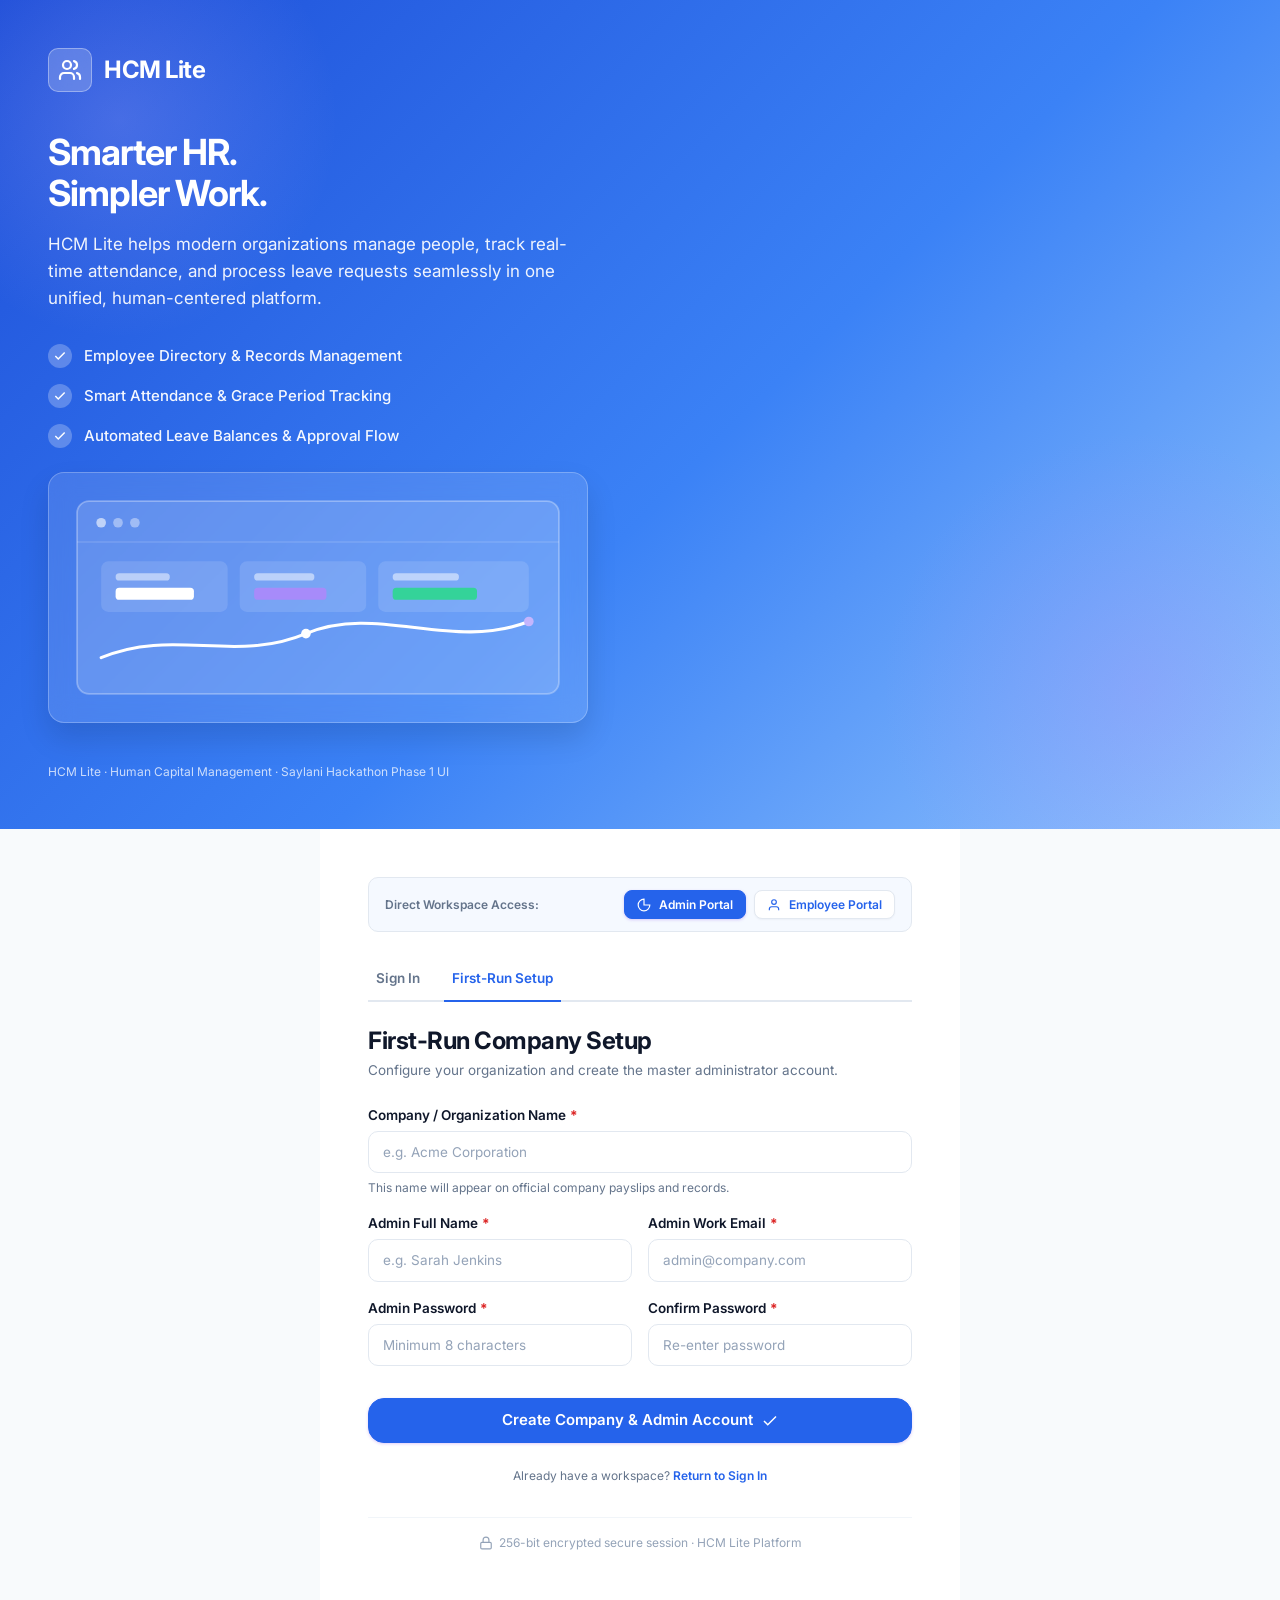
==== commit 08838a3d: "updated" ====
--- a/pages/admin.html
+++ b/pages/admin.html
@@ -65,6 +65,12 @@
               <a href="leaves.html" class="nav-link">
                 <svg viewBox="0 0 24 24" fill="none" stroke="currentColor"><rect x="3" y="4" width="18" height="18" rx="2" ry="2"/><line x1="16" y1="2" x2="16" y2="6"/><line x1="8" y1="2" x2="8" y2="6"/><line x1="3" y1="10" x2="21" y2="10"/><path d="M8 14h.01"/><path d="M12 14h.01"/><path d="M16 14h.01"/><path d="M8 18h.01"/><path d="M12 18h.01"/></svg>
                 <span>Leave Management</span>
+              </a>
+            </li>
+            <li class="nav-item">
+              <a href="payslip.html" class="nav-link">
+                <svg viewBox="0 0 24 24" fill="none" stroke="currentColor"><rect x="2" y="4" width="20" height="16" rx="2"/><line x1="2" y1="10" x2="22" y2="10"/><circle cx="7" cy="15" r="1"/></svg>
+                <span>Payslips</span>
               </a>
             </li>
           </ul>
@@ -515,5 +521,15 @@
 
   </div>
 
+  <!-- Core Modular Application Scripts -->
+  <script src="../js/storage.js"></script>
+  <script src="../js/auth.js"></script>
+  <script src="../js/employees.js"></script>
+  <script src="../js/attendance.js"></script>
+  <script src="../js/leave.js"></script>
+  <script src="../js/payslip.js"></script>
+  <script src="../js/announcements.js"></script>
+  <script src="../js/helper.js"></script>
+  <script src="../js/app.js"></script>
 </body>
 </html>
--- a/css/style.css
+++ b/css/style.css
@@ -9,81 +9,80 @@
    -------------------------------------------------------------------------- */
 :root {
   /* ========================================================================
-     PRIMARY PURPLE PALETTE
+     PRIMARY BLUE PALETTE (Master Design System)
      ======================================================================== */
-  --color-primary: #7C3AED;         /* Primary Brand Purple */
-  --color-primary-dark: #5B21B6;    /* Dark Purple (strong accents, hover) */
-  --color-primary-deep: #4C1D95;    /* Deep Purple (high contrast, brand heroes) */
-  --color-primary-soft: #A78BFA;    /* Soft Purple (refined borders & accents) */
-  --color-lavender: #C4B5FD;        /* Lavender (gentle borders, light highlights) */
-  --color-primary-light: #F3E8FF;   /* Light Purple (active nav, chips, pill badges) */
-  --color-primary-subtle: #FAF7FF;  /* Very Light Purple (delicate tint, table hover) */
+  --color-primary: #2563EB;         /* Primary Blue */
+  --color-primary-dark: #1D4ED8;    /* Dark Blue (strong accents, hover) */
+  --color-primary-deep: #1E40AF;    /* Deep Blue (hero headers, badges) */
+  --color-primary-soft: #60A5FA;    /* Soft Blue (borders & accents) */
+  --color-primary-light: #EFF6FF;   /* Light Blue (active nav, chips, pill badges) */
+  --color-primary-subtle: #F5F9FF;  /* Very Light Blue (delicate tint, table hover) */
   --color-white: #FFFFFF;           /* Pure White */
 
   /* ========================================================================
      WHITE AND NEUTRAL CONTRAST PALETTE
      ======================================================================== */
-  --color-bg-main: #FAF9FC;         /* Main Background (clean, light, spacious) */
-  --color-bg-secondary: #F5F3F8;    /* Secondary Background (subtle contrast) */
+  --color-bg-main: #F8FAFC;         /* Main Background (Subtle background) */
+  --color-bg-secondary: #F1F5F9;    /* Secondary Background */
   --color-surface: #FFFFFF;         /* Primary White Surface (cards, modals) */
-  --color-surface-subtle: #FAF9FC;  /* Subtle Surface Tint */
-  --color-surface-hover: #F5F3F8;   /* Surface Hover State */
-  --color-text-main: #1F1635;       /* Main Heading & Body Text (deep neutral) */
-  --color-text-secondary: #6B647A;  /* Secondary Text (labels, subheadings, hints) */
-  --color-text-muted: #938BA3;      /* Muted Text (placeholders, metadata) */
-  --color-border: #E9E2F2;          /* Clean Card & Structural Border */
-  --color-border-subtle: #F5F3F8;   /* Extra Soft Inner Separator */
-  --color-dark-neutral: #292235;    /* Dark Neutral Contrast Accent */
-  --color-cool-gray: #E5E7EB;       /* Cool Gray Neutral for Disabled States */
+  --color-surface-subtle: #F8FAFC;  /* Subtle Surface Tint */
+  --color-surface-hover: #F1F5F9;   /* Surface Hover State */
+  --color-text-main: #0F172A;       /* Main text */
+  --color-text-secondary: #64748B;  /* Secondary text */
+  --color-text-muted: #94A3B8;      /* Muted text (placeholders, metadata) */
+  --color-border: #E2E8F0;          /* Border */
+  --color-border-subtle: #F1F5F9;   /* Extra Soft Inner Separator */
+  --color-dark-neutral: #1E293B;    /* Dark Neutral Contrast Accent */
+  --color-cool-gray: #E2E8F0;       /* Cool Gray Neutral for Disabled States */
 
   /* ========================================================================
-     COMPLEMENTARY ACCENT COLORS (Used sparingly for balance)
+     COMPLEMENTARY ACCENT COLORS
      ======================================================================== */
   --color-accent-soft-blue: #DBEAFE;
-  --color-accent-info-blue: #1D4ED8;
-  --color-accent-teal: #0F766E;
+  --color-accent-info-blue: #2563EB;
+  --color-accent-teal: #0D9488;
   --color-accent-teal-bg: #F0FDFA;
   --color-accent-rose: #FFE4E6;
 
   /* ========================================================================
-     SEMANTIC STATUS COLORS (Distinct from Purple Brand Theme)
+     SEMANTIC STATUS COLORS
      ======================================================================== */
-  --color-success: #15803D;         /* Success Green */
-  --color-success-bg: #F0FDF4;      /* Success Background */
-  --color-success-border: #BBF7D0;  /* Success Border */
-
-  --color-warning: #B45309;         /* Warning Amber */
-  --color-warning-bg: #FFFBEB;      /* Warning Background */
-  --color-warning-border: #FDE68A;  /* Warning Border */
-
-  --color-error: #B91C1C;           /* Error Red */
-  --color-error-bg: #FEF2F2;        /* Error Background */
-  --color-error-border: #FECACA;    /* Error Border */
-
-  --color-info: #1D4ED8;            /* Information Blue */
+  --color-success: #16A34A;         /* Success green */
+  --color-success-bg: #F0FDF4;      /* Success background */
+  --color-success-border: #BBF7D0;  /* Success border */
+
+  --color-warning: #D97706;         /* Warning amber */
+  --color-warning-bg: #FFFBEB;      /* Warning background */
+  --color-warning-border: #FDE68A;  /* Warning border */
+
+  --color-error: #DC2626;           /* Error red */
+  --color-error-bg: #FEF2F2;        /* Error background */
+  --color-error-border: #FECACA;    /* Error border */
+
+  --color-info: #2563EB;            /* Information Blue */
   --color-info-bg: #EFF6FF;         /* Information Background */
   --color-info-border: #BFDBFE;     /* Information Border */
 
   /* ========================================================================
-     ELEGANT PURPLE GRADIENT SYSTEM
+     PREMIUM BLUE GRADIENT SYSTEM
      ======================================================================== */
-  /* Primary Purple Gradient (Branding elements, key highlights) */
-  --grad-primary: linear-gradient(135deg, #6D28D9 0%, #8B5CF6 55%, #A78BFA 100%);
+  /* Primary Blue Gradient */
+  --grad-primary: linear-gradient(135deg, #2563EB 0%, #60A5FA 100%);
   
   /* Deep Premium Gradient (Login branding panel, hero sections) */
-  --grad-deep: linear-gradient(135deg, #4C1D95 0%, #6D28D9 55%, #8B5CF6 100%);
+  --grad-deep: linear-gradient(135deg, #1D4ED8 0%, #3B82F6 55%, #93C5FD 100%);
   
-  /* Soft Lavender-to-White Gradient (Welcome banners, highlight cards) */
-  --grad-surface: linear-gradient(135deg, #F3E8FF 0%, #FFFFFF 100%);
+  /* Soft Blue-to-White Gradient (Welcome banners, highlight cards) */
+  --grad-surface: linear-gradient(135deg, #EFF6FF 0%, #FFFFFF 100%);
   
-  /* Subtle Purple Tint (Subtle decorative panels) */
-  --grad-subtle: linear-gradient(135deg, #FAF7FF 0%, #F3E8FF 100%);
+  /* Subtle Blue Tint (Subtle decorative panels) */
+  --grad-subtle: linear-gradient(135deg, #F5F9FF 0%, #EFF6FF 100%);
 
   /* Hero Gradient */
-  --grad-hero: linear-gradient(135deg, #4C1D95 0%, #6D28D9 55%, #8B5CF6 100%);
+  --grad-hero: linear-gradient(135deg, #1D4ED8 0%, #3B82F6 55%, #93C5FD 100%);
 
   /* Subtle Card Accent Glow */
-  --grad-card-accent: linear-gradient(135deg, rgba(124, 58, 237, 0.06) 0%, rgba(196, 181, 253, 0.02) 100%);
+  --grad-card-accent: linear-gradient(135deg, rgba(37, 99, 235, 0.06) 0%, rgba(96, 165, 250, 0.02) 100%);
 
   /* ========================================================================
      TYPOGRAPHY SCALE (Inter Modern Sans-Serif)
@@ -2526,9 +2525,11 @@
     box-shadow: var(--shadow-xl);
   }
 
-  /* Sidebar Toggle via anchor */
-  .app-sidebar:target {
+  /* Sidebar Toggle via anchor and class */
+  .app-sidebar:target,
+  .app-sidebar.open {
     transform: translateX(0);
+    z-index: 1000;
   }
 
   .mobile-menu-toggle {
